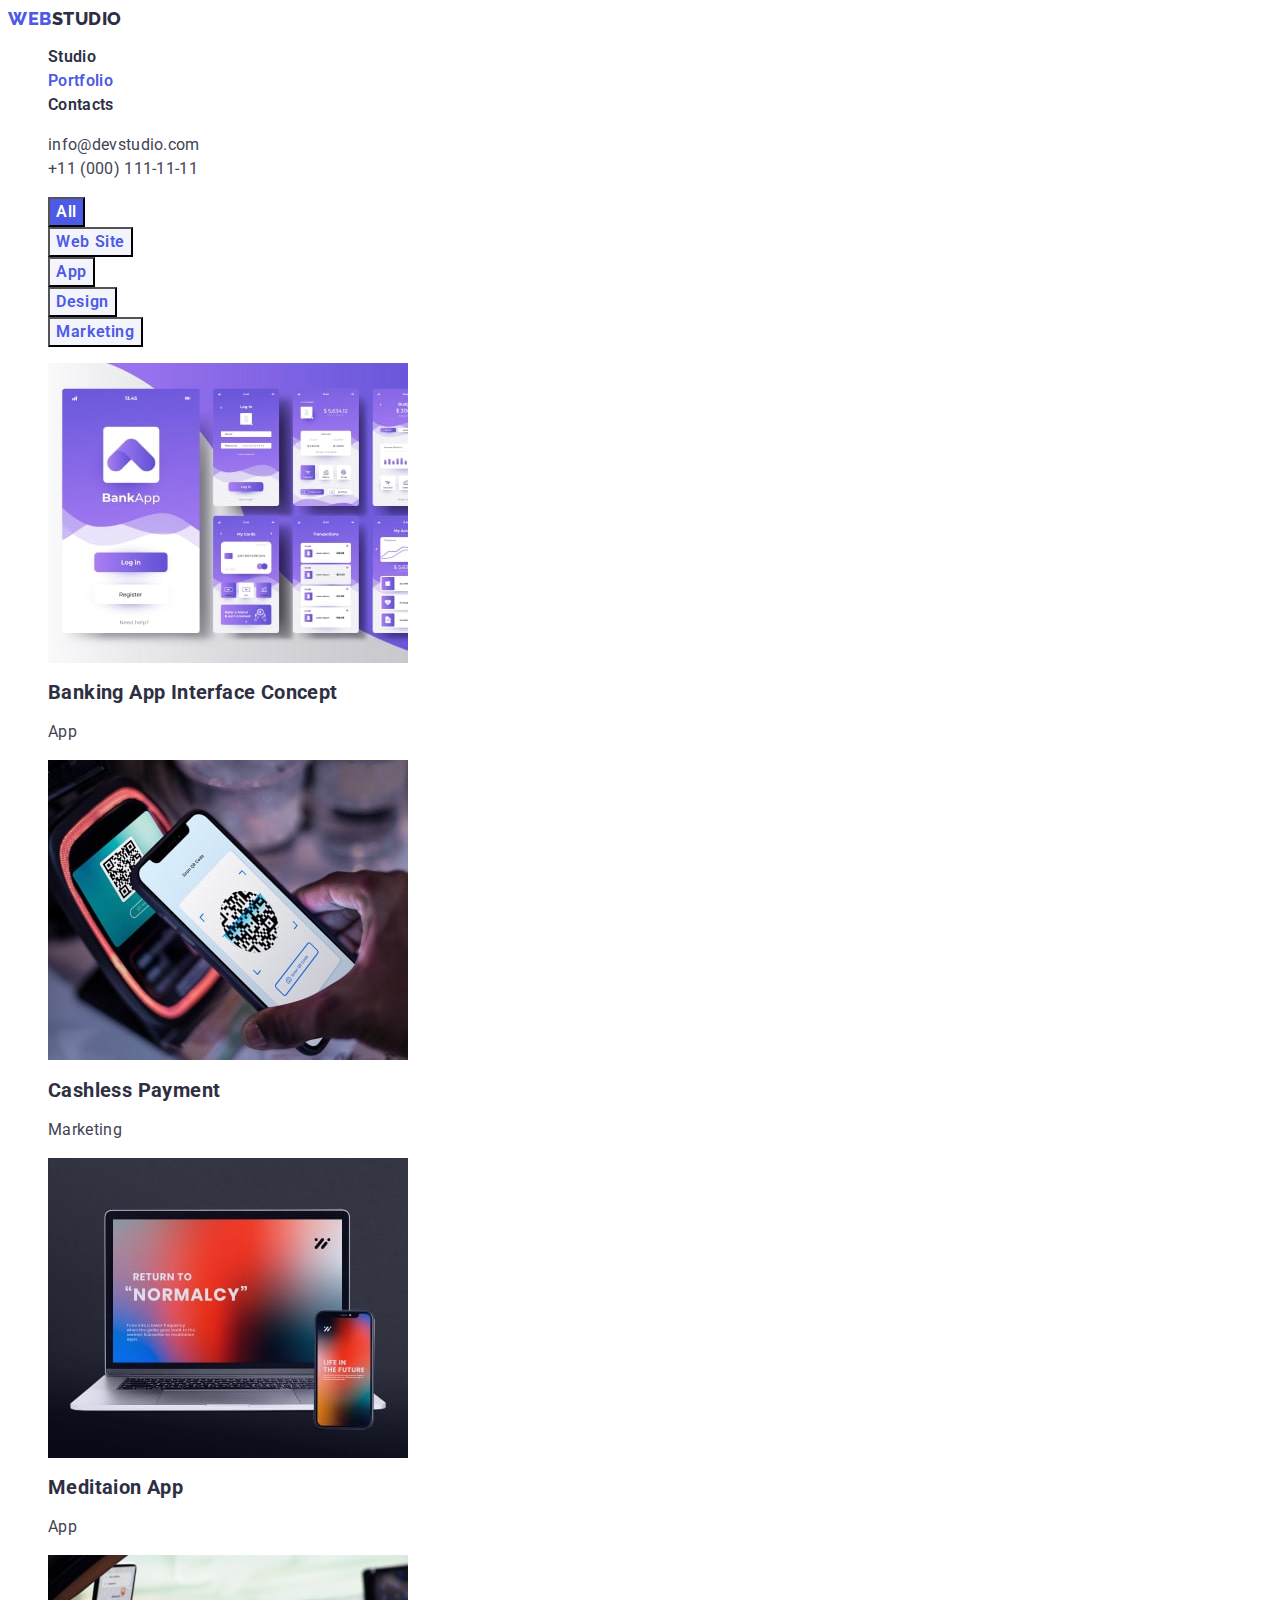
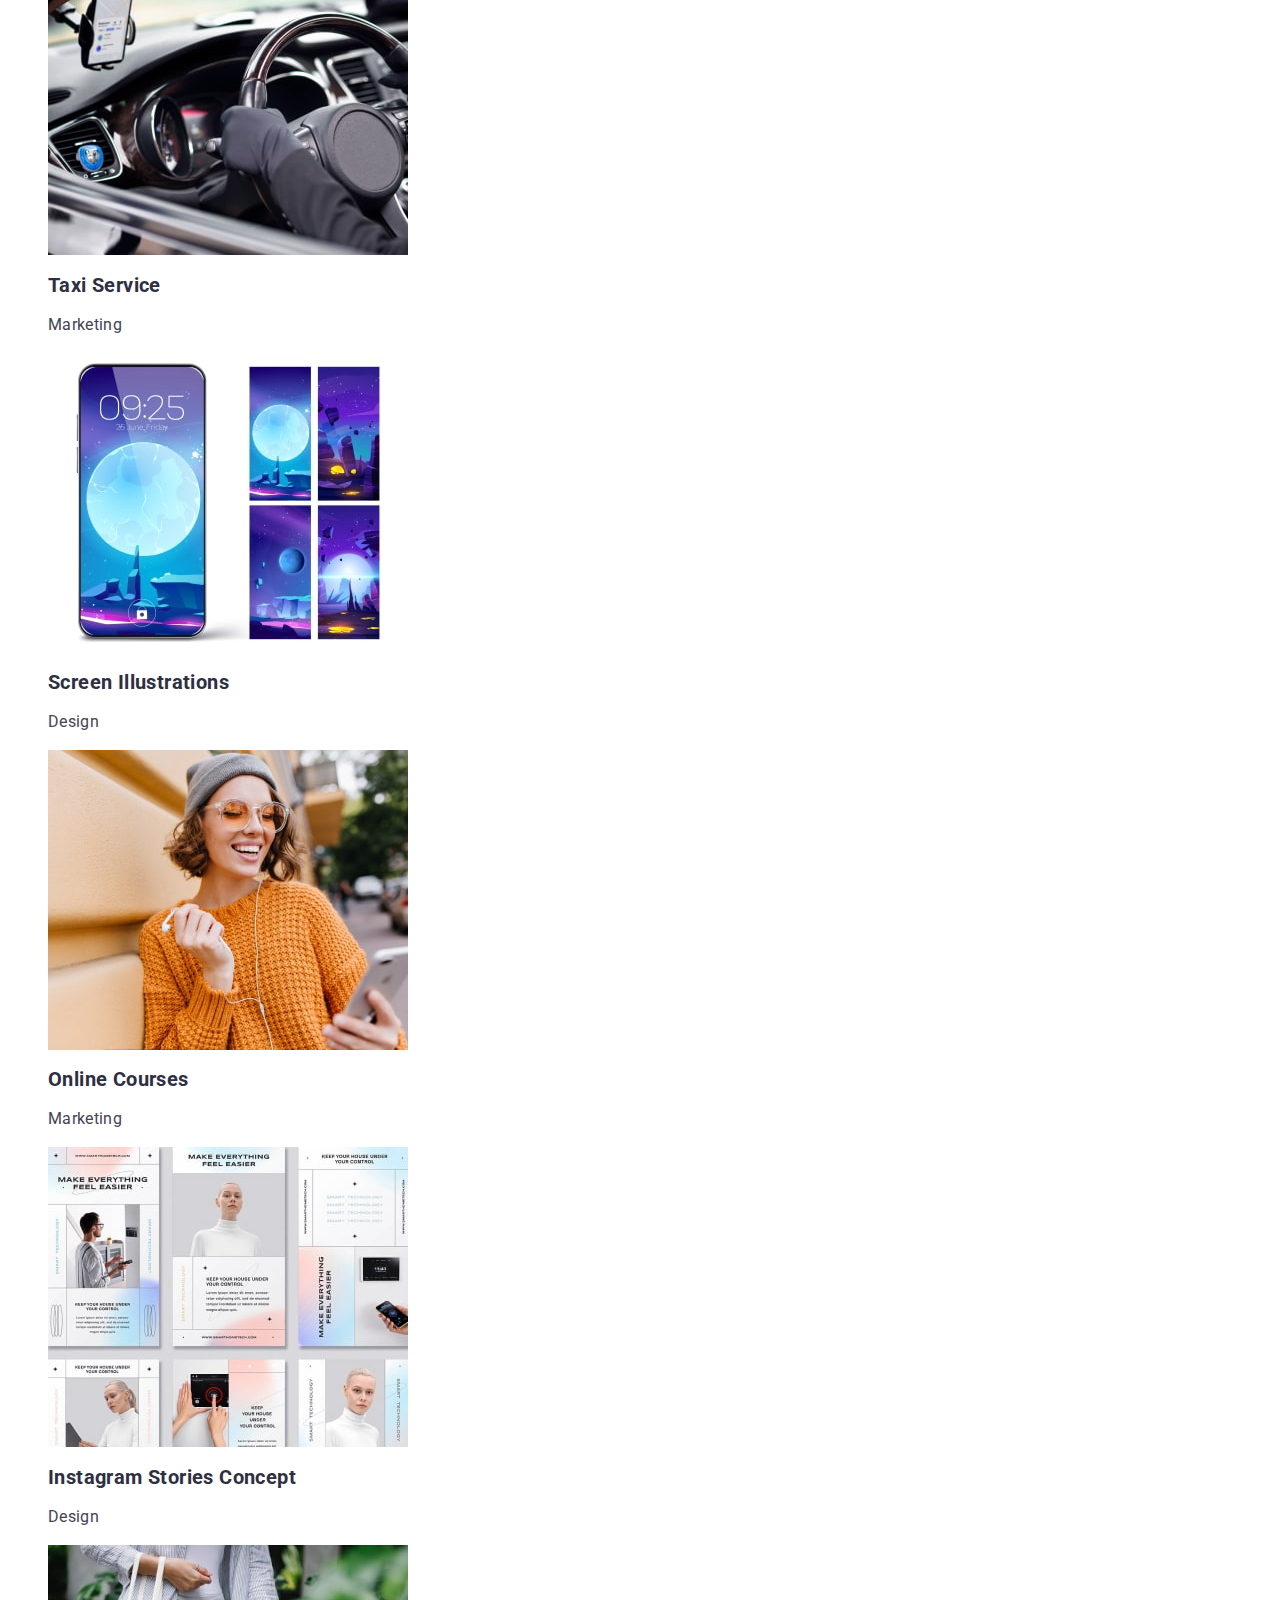
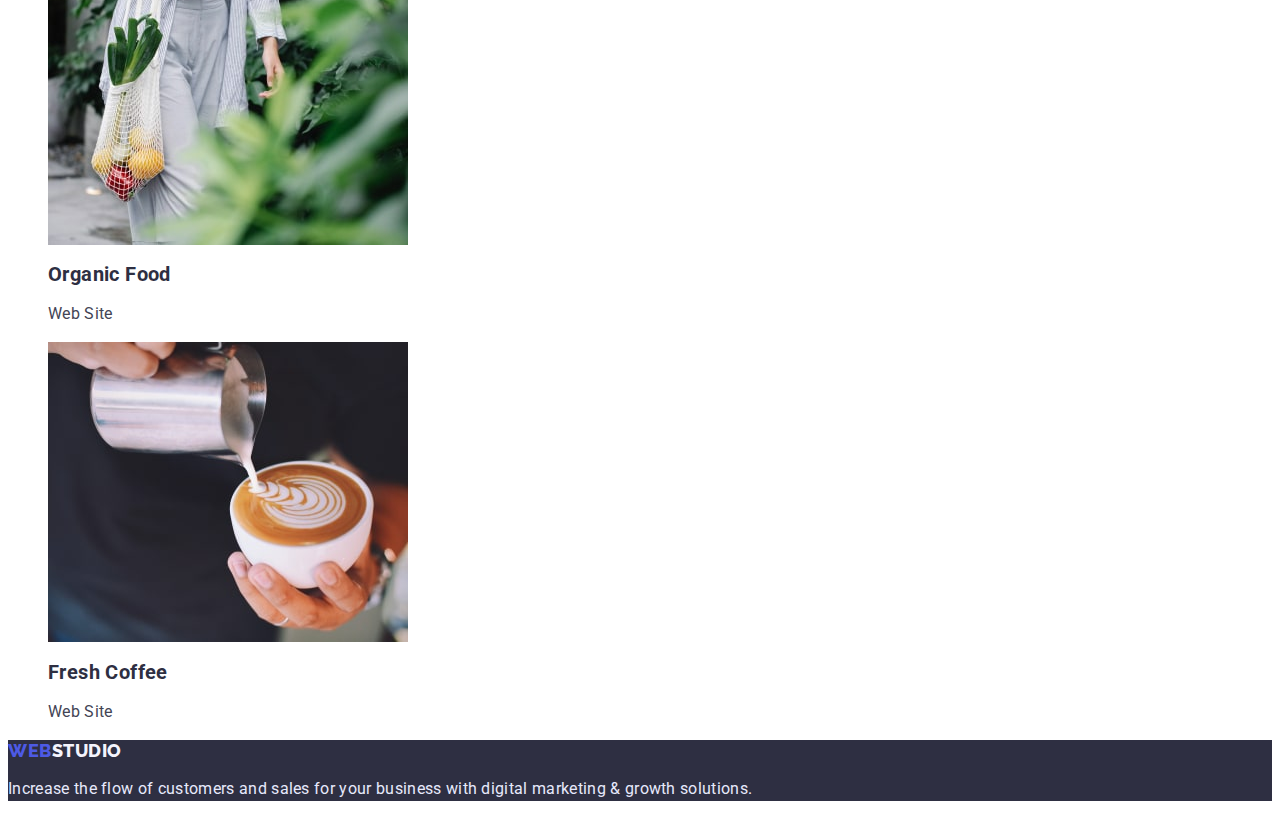
==== portfolio.html @ 85c80c04 "Clone previous repo" ====
<!DOCTYPE html>
<html lang="en">
  <head>
    <link rel="preconnect" href="https://fonts.googleapis.com" />
    <link rel="preconnect" href="https://fonts.gstatic.com" crossorigin />
    <link href="https://fonts.googleapis.com/css2?family=Raleway:wght@700&family=Roboto:wght@400;500;700;900&display=swap" rel="stylesheet" />
    <meta charset="UTF-8" />
    <meta http-equiv="X-UA-Compatible" content="IE=edge" />
    <meta name="viewport" content="width=device-width, initial-scale=1.0" />
    <title>Portfolio</title>
    <link rel="stylesheet" href="./css/styles.css" />
  </head>
  <body>
    <header>
      <nav>
        <a href="./index.html" class="logo link"><span class="logo-purple">Web</span>studio</a>

        <ul class="site-nav list">
          <li><a href="./index.html" class="site-nav-link link">Studio</a></li>
          <li>
            <a href="./portfolio.html" class="site-nav-link link current">Portfolio</a>
          </li>
          <li><a href="#" class="site-nav-link link">Contacts</a></li>
        </ul>
      </nav>

      <ul class="auth-nav list">
        <li>
          <a href="mailto:info@devstudio.com" class="auth-nav-link link">info@devstudio.com</a>
        </li>
        <li>
          <a href="tel:+11(000)111-11-11" class="auth-nav-link link">+11 (000) 111-11-11</a>
        </li>
      </ul>
    </header>

    <main>
      <section class="portfolio">
        <ul class="list">
          <li><button type="button" class="portfolio-btn main">All</button></li>
          <li><button type="button" class="portfolio-btn">Web Site</button></li>
          <li><button type="button" class="portfolio-btn">App</button></li>
          <li><button type="button" class="portfolio-btn">Design</button></li>
          <li>
            <button type="button" class="portfolio-btn">Marketing</button>
          </li>
        </ul>

        <ul class="list">
          <li>
            <a href="#" class="link">
              <img src="./images/app.jpg" alt="app" width="360" />
              <h1 class="portfolio-title">Banking App Interface Concept</h1>
              <p class="portfolio-text">App</p>
            </a>
          </li>
          <li>
            <a href="#" class="link">
              <img src="./images/qrcode.jpg" alt="qrcode" width="360" />
              <h1 class="portfolio-title">Cashless Payment</h1>
              <p class="portfolio-text">Marketing</p>
            </a>
          </li>
          <li>
            <a href="#" class="link">
              <img src="./images/phone-and-laptop.jpg" alt="Meditaion App" width="360" />
              <h1 class="portfolio-title">Meditaion App</h1>
              <p class="portfolio-text">App</p>
            </a>
          </li>
          <li>
            <a href="#" class="link">
              <img src="./images/car.jpg" alt="Taxi Service" width="360" />
              <h1 class="portfolio-title">Taxi Service</h1>
              <p class="portfolio-text">Marketing</p>
            </a>
          </li>
          <li>
            <a href="#" class="link">
              <img src="./images/wallpapers.jpg" alt="Screen Illustrations" width="360" />
              <h1 class="portfolio-title">Screen Illustrations</h1>
              <p class="portfolio-text">Design</p>
            </a>
          </li>
          <li>
            <a href="#" class="link">
              <img src="./images/woman.jpg" alt="Online Courses" width="360" />
              <h1 class="portfolio-title">Online Courses</h1>
              <p class="portfolio-text">Marketing</p>
            </a>
          </li>
          <li>
            <a href="#" class="link">
              <img src="./images/advertisment.jpg" alt="Instagram Stories Concept" width="360" />
              <h1 class="portfolio-title">Instagram Stories Concept</h1>
              <p class="portfolio-text">Design</p>
            </a>
          </li>
          <li>
            <a href="#" class="link">
              <img src="./images/food.jpg" alt="Organic Food" width="360" />
              <h1 class="portfolio-title">Organic Food</h1>
              <p class="portfolio-text">Web Site</p>
            </a>
          </li>
          <li>
            <a href="#" class="link">
              <img src="./images/coffee.jpg" alt="Fresh Coffee" width="360" />
              <h1 class="portfolio-title">Fresh Coffee</h1>
              <p class="portfolio-text">Web Site</p>
            </a>
          </li>
        </ul>
      </section>
    </main>

    <footer class="footer">
      <a href="./index.html" class="logo-footer link"><span class="logo-purple">Web</span>studio</a>
      <p class="footer-text">Increase the flow of customers and sales for your business with digital marketing & growth solutions.</p>
    </footer>
  </body>
</html>
---- css/styles.css ----
:root {
  --primiry-text-color: #434455;
  --title-text-color: #2e2f42;
  --accent-color: #4d5ae5;
  --primary-bg-color: #f5f5f5;
  --white-color: #ffffff;
  --secondary-title-color: #f4f4fd;
  --secondary-text-color: #e7e9fc;
}
body {
  font-family: 'Roboto', sans-serif;
  color: var(--primiry-text-color);
}
.link {
  text-decoration: none;
}
.list {
  list-style: none;
}
.site-nav .link.current {
  color: var(--accent-color);
}

/* header */

.logo {
  font-family: 'Raleway', sans-serif;
  font-weight: 800;
  font-size: 18px;
  line-height: calc(21 / 18);
  letter-spacing: 0.03em;
  text-transform: uppercase;
  color: var(--title-text-color);
}
.logo .logo-purple {
  color: var(--accent-color);
}
.site-nav-link {
  font-style: normal;
  font-weight: 600;
  line-height: calc(24 / 16);
  letter-spacing: 0.02em;
  color: var(--title-text-color);
}
.site-nav-link:hover,
.site-nav-link:focus {
  color: var(--accent-color);
}
.site-nav-link:active {
  color: var(--accent-color);
}
.auth-nav-link {
  line-height: calc(24 / 16);
  letter-spacing: 0.02em;
  color: var(--primiry-text-color);
}
.auth-nav-link:hover,
.auth-nav-link:focus {
  color: var(--accent-color);
}
.auth-nav-link:active {
  color: var(--accent-color);
}

/* hero section */
.hero-section {
  background-color: var(--title-text-color);
}
.hero-title {
  font-size: 56px;
  line-height: calc(60 / 56);
  text-align: center;
  letter-spacing: 0.02em;
  color: var(--white-color);
}
.hero-btn {
  font-weight: 600;
  font-size: 16px;
  line-height: calc(19 / 16);
  letter-spacing: 0.04em;
  color: var(--white-color);
  background-color: var(--accent-color);
  cursor: pointer;
}

/* Why us section */
.visually-hidden {
  position: absolute;
  width: 1px;
  height: 1px;
  margin: -1px;
  border: 0;
  padding: 0;
  white-space: nowrap;
  clip-path: inset(100%);
  clip: rect(0 0 0 0);
  overflow: hidden;
}
.skills-title {
  font-size: 20px;
  line-height: calc(24 / 20);
  letter-spacing: 0.02em;
  color: var(--title-text-color);
}
.skills-text {
  line-height: calc(24 / 16);
  letter-spacing: 0.02em;
  color: var(--primiry-text-color);
}

/* About section */
.about-title {
  font-size: 36px;
  line-height: calc(40 / 36);
  text-align: center;
  letter-spacing: 0.02em;
  text-transform: capitalize;
}

/* Team section */
.team {
  background-color: var(--secondary-title-color);
}
.team-title {
  font-style: normal;
  font-weight: 600;
  font-size: 36px;
  line-height: calc(40 / 36);
  text-align: center;
  letter-spacing: 0.02em;
  text-transform: capitalize;
}
.team-person {
  background-color: var(--white-color);
}
.team-person-title {
  font-size: 20px;
  line-height: calc(24 / 20);
  letter-spacing: 0.02em;
  color: var(--title-text-color);
}
.team-person-text {
  line-height: calc(24 / 16);
  letter-spacing: 0.02em;
  color: var(--primiry-text-color);
}

/* footer */
.footer {
  background-color: var(--title-text-color);
}
.logo-footer {
  font-family: 'Raleway';
  font-style: normal;
  font-weight: 800;
  font-size: 18px;
  line-height: calc(21 / 18);
  letter-spacing: 0.03em;
  text-transform: uppercase;
  color: var(--secondary-title-color);
}
.logo-footer .logo-purple {
  color: var(--accent-color);
}
.footer-text {
  line-height: calc(24 / 16);
  letter-spacing: 0.02em;
  color: var(--secondary-text-color);
}

/* portfolio */

.portfolio-btn.main {
  font-family: inherit;
  line-height: calc(24 / 16);
  letter-spacing: 0.04em;
  color: var(--white-color);
  background-color: var(--accent-color);
}
.portfolio-btn {
  font-family: inherit;
  font-style: normal;
  font-weight: 600;
  font-size: 16px;
  line-height: calc(24 / 16);
  align-items: center;
  text-align: center;
  letter-spacing: 0.04em;
  color: var(--accent-color);
  background-color: var(--secondary-title-color);
  cursor: pointer;
}
.portfolio-btn:hover,
.portfolio-btn:focus {
  font-family: inherit;
  font-style: normal;
  font-weight: 600;
  font-size: 16px;
  line-height: 24px;
  align-items: center;
  text-align: center;
  letter-spacing: 0.04em;
  color: var(--white-color);
  background-color: var(--accent-color);
}
.portfolio .portfolio-title {
  font-size: 20px;
  line-height: calc(24 / 20);
  letter-spacing: 0.02em;
  color: var(--title-text-color);
}
.portfolio .portfolio-text {
  line-height: calc(24 / 16);
  letter-spacing: 0.02em;
  color: var(--primiry-text-color);
}
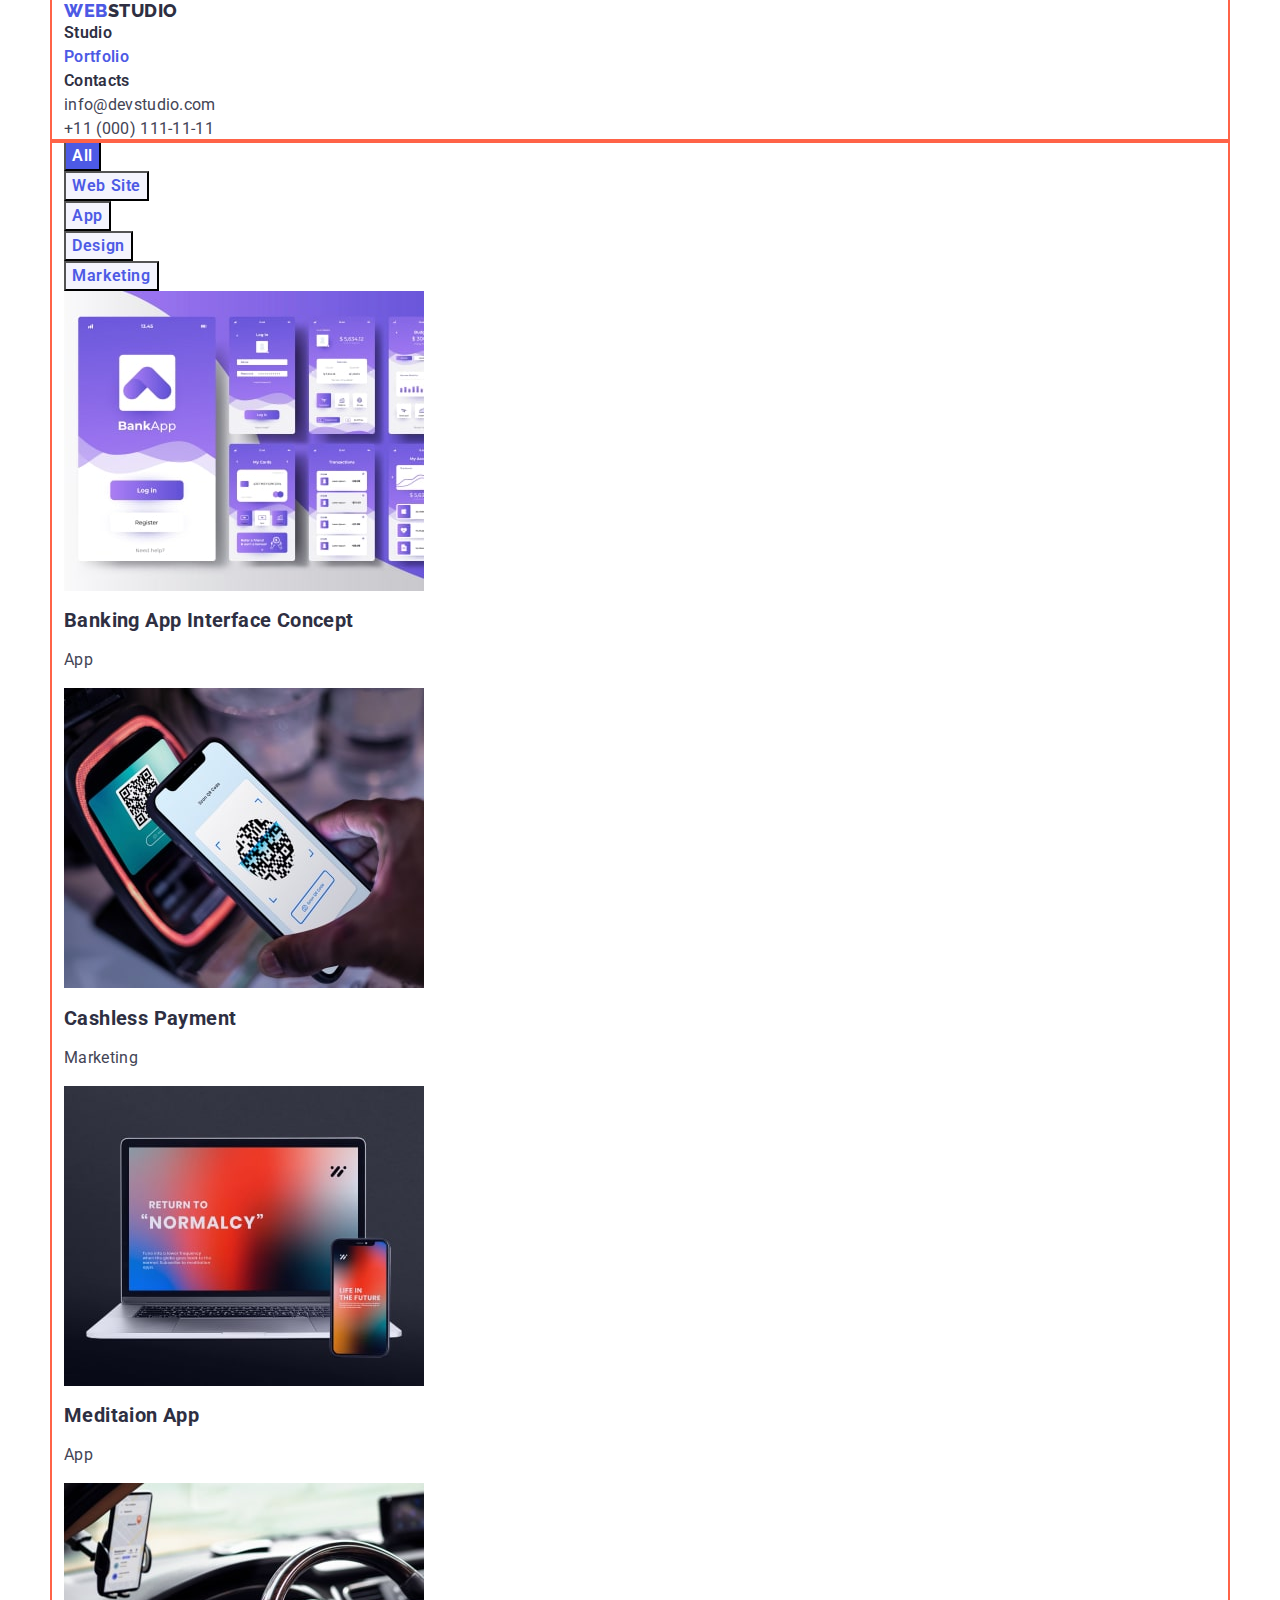
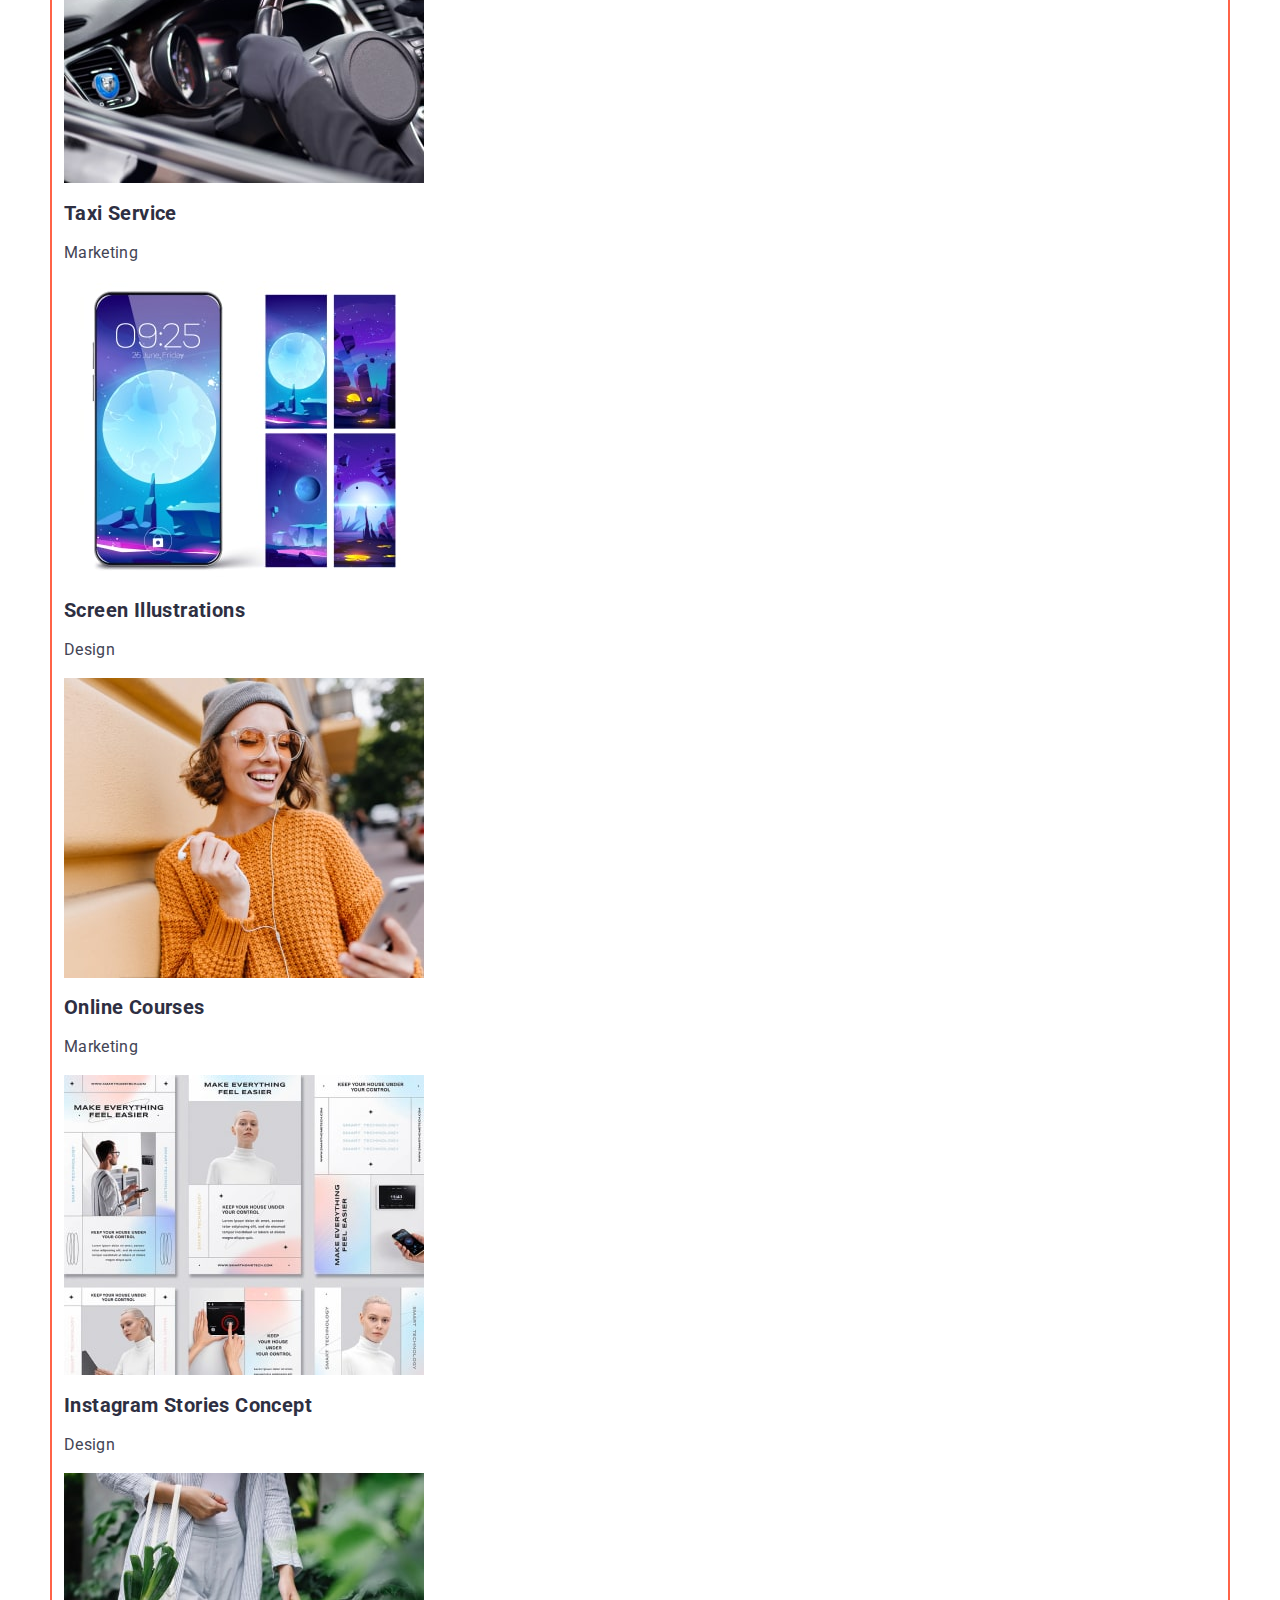
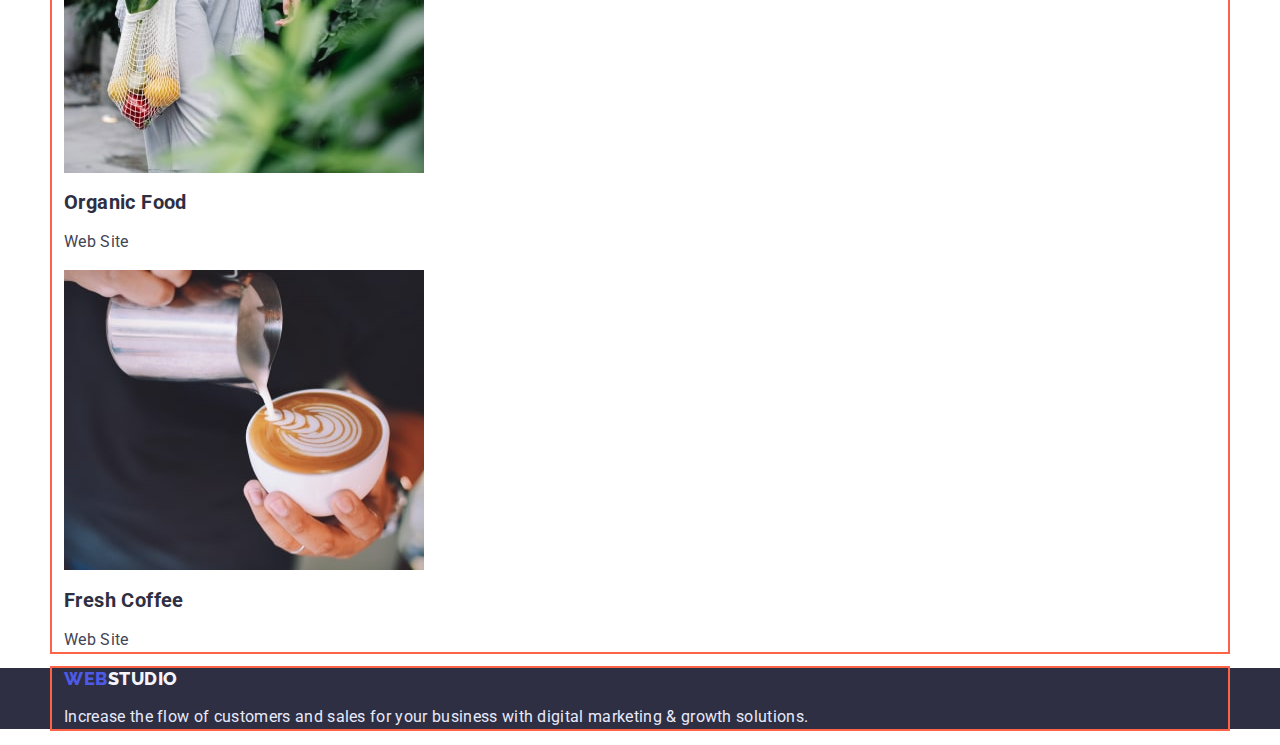
==== commit 6466345b: "Add container class" ====
--- a/portfolio.html
+++ b/portfolio.html
@@ -12,111 +12,117 @@
   </head>
   <body>
     <header>
-      <nav>
-        <a href="./index.html" class="logo link"><span class="logo-purple">Web</span>studio</a>
+      <div class="container">
+        <nav>
+          <a href="./index.html" class="logo link"><span class="logo-purple">Web</span>studio</a>
 
-        <ul class="site-nav list">
-          <li><a href="./index.html" class="site-nav-link link">Studio</a></li>
+          <ul class="site-nav list">
+            <li><a href="./index.html" class="site-nav-link link">Studio</a></li>
+            <li>
+              <a href="./portfolio.html" class="site-nav-link link current">Portfolio</a>
+            </li>
+            <li><a href="#" class="site-nav-link link">Contacts</a></li>
+          </ul>
+        </nav>
+
+        <ul class="auth-nav list">
           <li>
-            <a href="./portfolio.html" class="site-nav-link link current">Portfolio</a>
+            <a href="mailto:info@devstudio.com" class="auth-nav-link link">info@devstudio.com</a>
           </li>
-          <li><a href="#" class="site-nav-link link">Contacts</a></li>
+          <li>
+            <a href="tel:+11(000)111-11-11" class="auth-nav-link link">+11 (000) 111-11-11</a>
+          </li>
         </ul>
-      </nav>
-
-      <ul class="auth-nav list">
-        <li>
-          <a href="mailto:info@devstudio.com" class="auth-nav-link link">info@devstudio.com</a>
-        </li>
-        <li>
-          <a href="tel:+11(000)111-11-11" class="auth-nav-link link">+11 (000) 111-11-11</a>
-        </li>
-      </ul>
+      </div>
     </header>
 
     <main>
       <section class="portfolio">
-        <ul class="list">
-          <li><button type="button" class="portfolio-btn main">All</button></li>
-          <li><button type="button" class="portfolio-btn">Web Site</button></li>
-          <li><button type="button" class="portfolio-btn">App</button></li>
-          <li><button type="button" class="portfolio-btn">Design</button></li>
-          <li>
-            <button type="button" class="portfolio-btn">Marketing</button>
-          </li>
-        </ul>
+        <div class="container">
+          <ul class="list">
+            <li><button type="button" class="portfolio-btn main">All</button></li>
+            <li><button type="button" class="portfolio-btn">Web Site</button></li>
+            <li><button type="button" class="portfolio-btn">App</button></li>
+            <li><button type="button" class="portfolio-btn">Design</button></li>
+            <li>
+              <button type="button" class="portfolio-btn">Marketing</button>
+            </li>
+          </ul>
 
-        <ul class="list">
-          <li>
-            <a href="#" class="link">
-              <img src="./images/app.jpg" alt="app" width="360" />
-              <h1 class="portfolio-title">Banking App Interface Concept</h1>
-              <p class="portfolio-text">App</p>
-            </a>
-          </li>
-          <li>
-            <a href="#" class="link">
-              <img src="./images/qrcode.jpg" alt="qrcode" width="360" />
-              <h1 class="portfolio-title">Cashless Payment</h1>
-              <p class="portfolio-text">Marketing</p>
-            </a>
-          </li>
-          <li>
-            <a href="#" class="link">
-              <img src="./images/phone-and-laptop.jpg" alt="Meditaion App" width="360" />
-              <h1 class="portfolio-title">Meditaion App</h1>
-              <p class="portfolio-text">App</p>
-            </a>
-          </li>
-          <li>
-            <a href="#" class="link">
-              <img src="./images/car.jpg" alt="Taxi Service" width="360" />
-              <h1 class="portfolio-title">Taxi Service</h1>
-              <p class="portfolio-text">Marketing</p>
-            </a>
-          </li>
-          <li>
-            <a href="#" class="link">
-              <img src="./images/wallpapers.jpg" alt="Screen Illustrations" width="360" />
-              <h1 class="portfolio-title">Screen Illustrations</h1>
-              <p class="portfolio-text">Design</p>
-            </a>
-          </li>
-          <li>
-            <a href="#" class="link">
-              <img src="./images/woman.jpg" alt="Online Courses" width="360" />
-              <h1 class="portfolio-title">Online Courses</h1>
-              <p class="portfolio-text">Marketing</p>
-            </a>
-          </li>
-          <li>
-            <a href="#" class="link">
-              <img src="./images/advertisment.jpg" alt="Instagram Stories Concept" width="360" />
-              <h1 class="portfolio-title">Instagram Stories Concept</h1>
-              <p class="portfolio-text">Design</p>
-            </a>
-          </li>
-          <li>
-            <a href="#" class="link">
-              <img src="./images/food.jpg" alt="Organic Food" width="360" />
-              <h1 class="portfolio-title">Organic Food</h1>
-              <p class="portfolio-text">Web Site</p>
-            </a>
-          </li>
-          <li>
-            <a href="#" class="link">
-              <img src="./images/coffee.jpg" alt="Fresh Coffee" width="360" />
-              <h1 class="portfolio-title">Fresh Coffee</h1>
-              <p class="portfolio-text">Web Site</p>
-            </a>
-          </li>
-        </ul>
+          <ul class="list">
+            <li>
+              <a href="#" class="link">
+                <img src="./images/app.jpg" alt="app" width="360" />
+                <h1 class="portfolio-title">Banking App Interface Concept</h1>
+                <p class="portfolio-text">App</p>
+              </a>
+            </li>
+            <li>
+              <a href="#" class="link">
+                <img src="./images/qrcode.jpg" alt="qrcode" width="360" />
+                <h1 class="portfolio-title">Cashless Payment</h1>
+                <p class="portfolio-text">Marketing</p>
+              </a>
+            </li>
+            <li>
+              <a href="#" class="link">
+                <img src="./images/phone-and-laptop.jpg" alt="Meditaion App" width="360" />
+                <h1 class="portfolio-title">Meditaion App</h1>
+                <p class="portfolio-text">App</p>
+              </a>
+            </li>
+            <li>
+              <a href="#" class="link">
+                <img src="./images/car.jpg" alt="Taxi Service" width="360" />
+                <h1 class="portfolio-title">Taxi Service</h1>
+                <p class="portfolio-text">Marketing</p>
+              </a>
+            </li>
+            <li>
+              <a href="#" class="link">
+                <img src="./images/wallpapers.jpg" alt="Screen Illustrations" width="360" />
+                <h1 class="portfolio-title">Screen Illustrations</h1>
+                <p class="portfolio-text">Design</p>
+              </a>
+            </li>
+            <li>
+              <a href="#" class="link">
+                <img src="./images/woman.jpg" alt="Online Courses" width="360" />
+                <h1 class="portfolio-title">Online Courses</h1>
+                <p class="portfolio-text">Marketing</p>
+              </a>
+            </li>
+            <li>
+              <a href="#" class="link">
+                <img src="./images/advertisment.jpg" alt="Instagram Stories Concept" width="360" />
+                <h1 class="portfolio-title">Instagram Stories Concept</h1>
+                <p class="portfolio-text">Design</p>
+              </a>
+            </li>
+            <li>
+              <a href="#" class="link">
+                <img src="./images/food.jpg" alt="Organic Food" width="360" />
+                <h1 class="portfolio-title">Organic Food</h1>
+                <p class="portfolio-text">Web Site</p>
+              </a>
+            </li>
+            <li>
+              <a href="#" class="link">
+                <img src="./images/coffee.jpg" alt="Fresh Coffee" width="360" />
+                <h1 class="portfolio-title">Fresh Coffee</h1>
+                <p class="portfolio-text">Web Site</p>
+              </a>
+            </li>
+          </ul>
+        </div>
       </section>
     </main>
 
     <footer class="footer">
-      <a href="./index.html" class="logo-footer link"><span class="logo-purple">Web</span>studio</a>
-      <p class="footer-text">Increase the flow of customers and sales for your business with digital marketing & growth solutions.</p>
+      <div class="container">
+        <a href="./index.html" class="logo-footer link"><span class="logo-purple">Web</span>studio</a>
+        <p class="footer-text">Increase the flow of customers and sales for your business with digital marketing & growth solutions.</p>
+      </div>
     </footer>
   </body>
 </html>
--- a/css/styles.css
+++ b/css/styles.css
@@ -10,11 +10,14 @@
 body {
   font-family: 'Roboto', sans-serif;
   color: var(--primiry-text-color);
+  margin: 0;
 }
 .link {
   text-decoration: none;
 }
 .list {
+  padding: 0;
+  margin: 0;
   list-style: none;
 }
 .site-nav .link.current {
@@ -23,6 +26,13 @@
 
 /* header */
 
+.container {
+  width: 1152px;
+  padding-left: 12px;
+  padding-right: 12px;
+  margin: 0 auto;
+  outline: 2px solid tomato;
+}
 .logo {
   font-family: 'Raleway', sans-serif;
   font-weight: 800;
@@ -65,13 +75,16 @@
 /* hero section */
 .hero-section {
   background-color: var(--title-text-color);
+  text-align: center;
 }
 .hero-title {
   font-size: 56px;
   line-height: calc(60 / 56);
-  text-align: center;
-  letter-spacing: 0.02em;
-  color: var(--white-color);
+  letter-spacing: 0.02em;
+  color: var(--white-color);
+  margin-top: 0;
+  margin-bottom: 48px;
+  /* padding: 192px 474px 291px; */
 }
 .hero-btn {
   font-weight: 600;
@@ -81,6 +94,8 @@
   color: var(--white-color);
   background-color: var(--accent-color);
   cursor: pointer;
+  padding: 16px 32px;
+  border-radius: 4px;
 }
 
 /* Why us section */
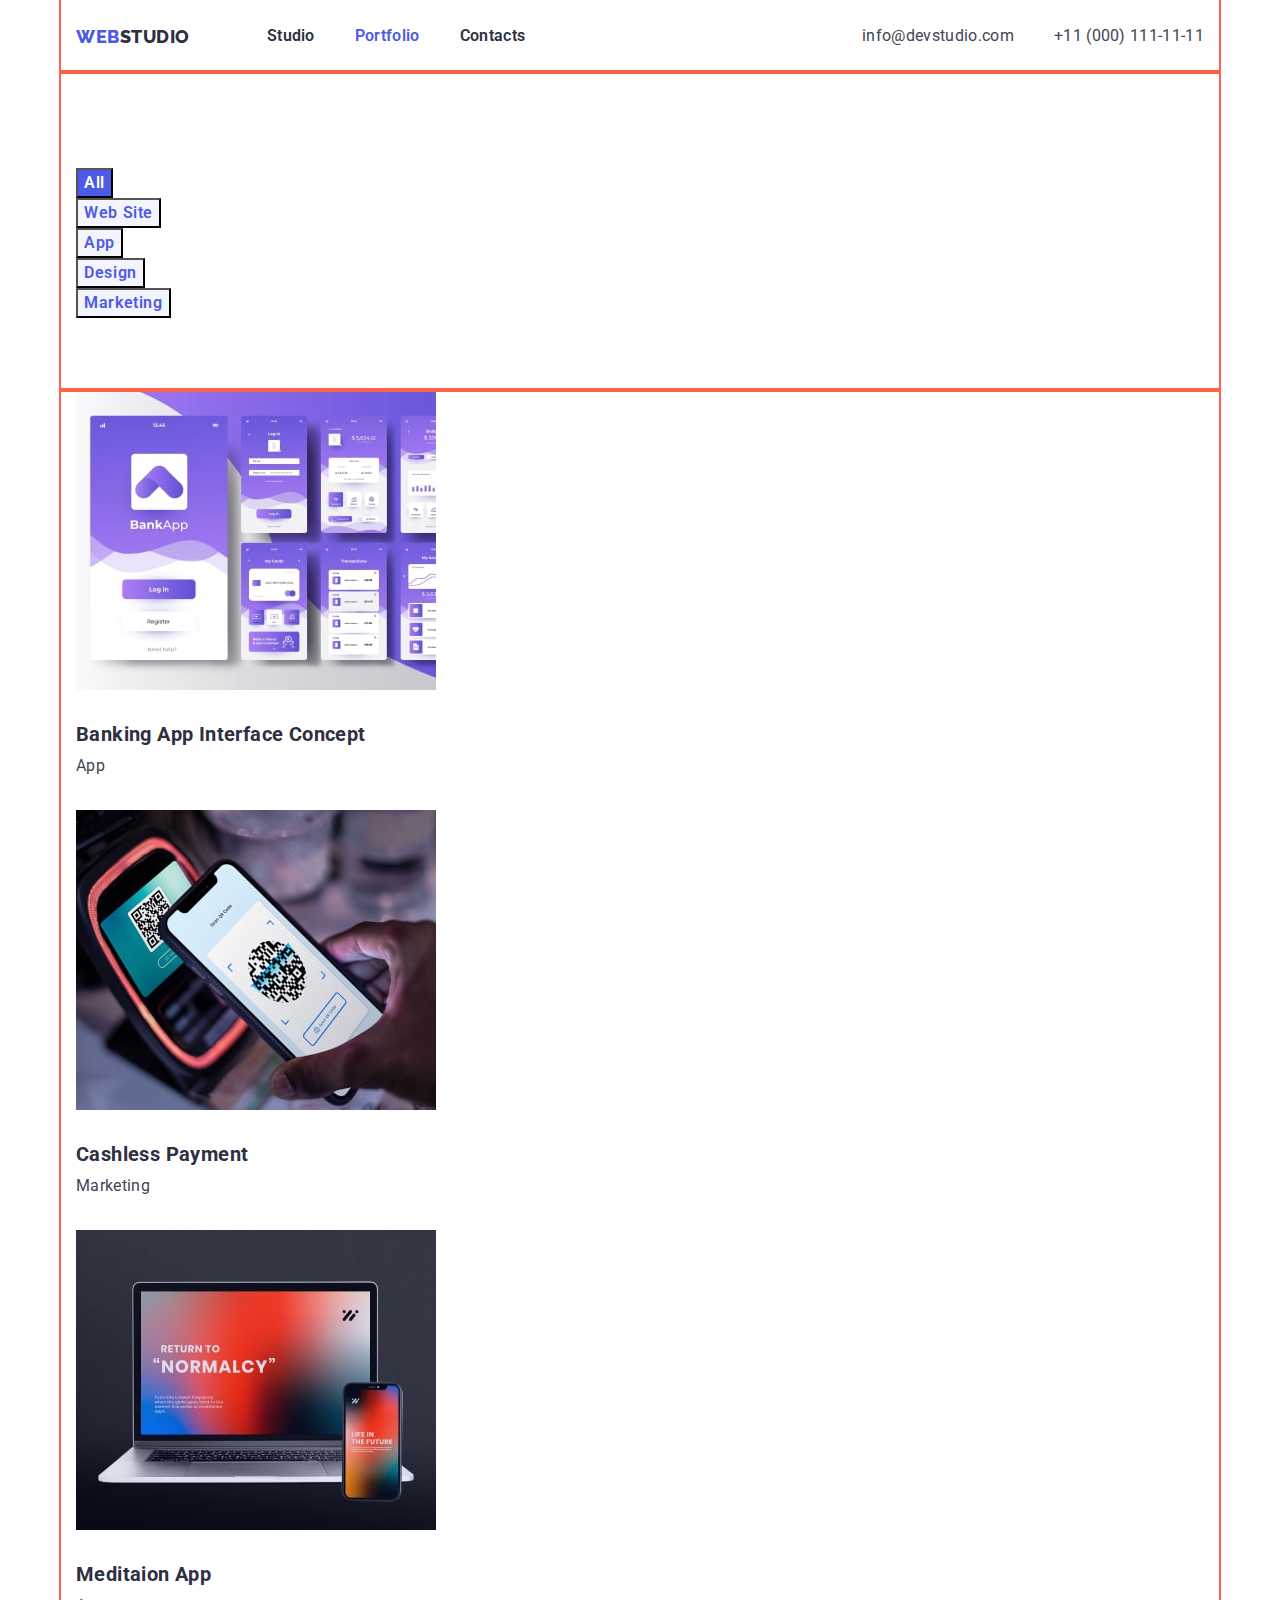
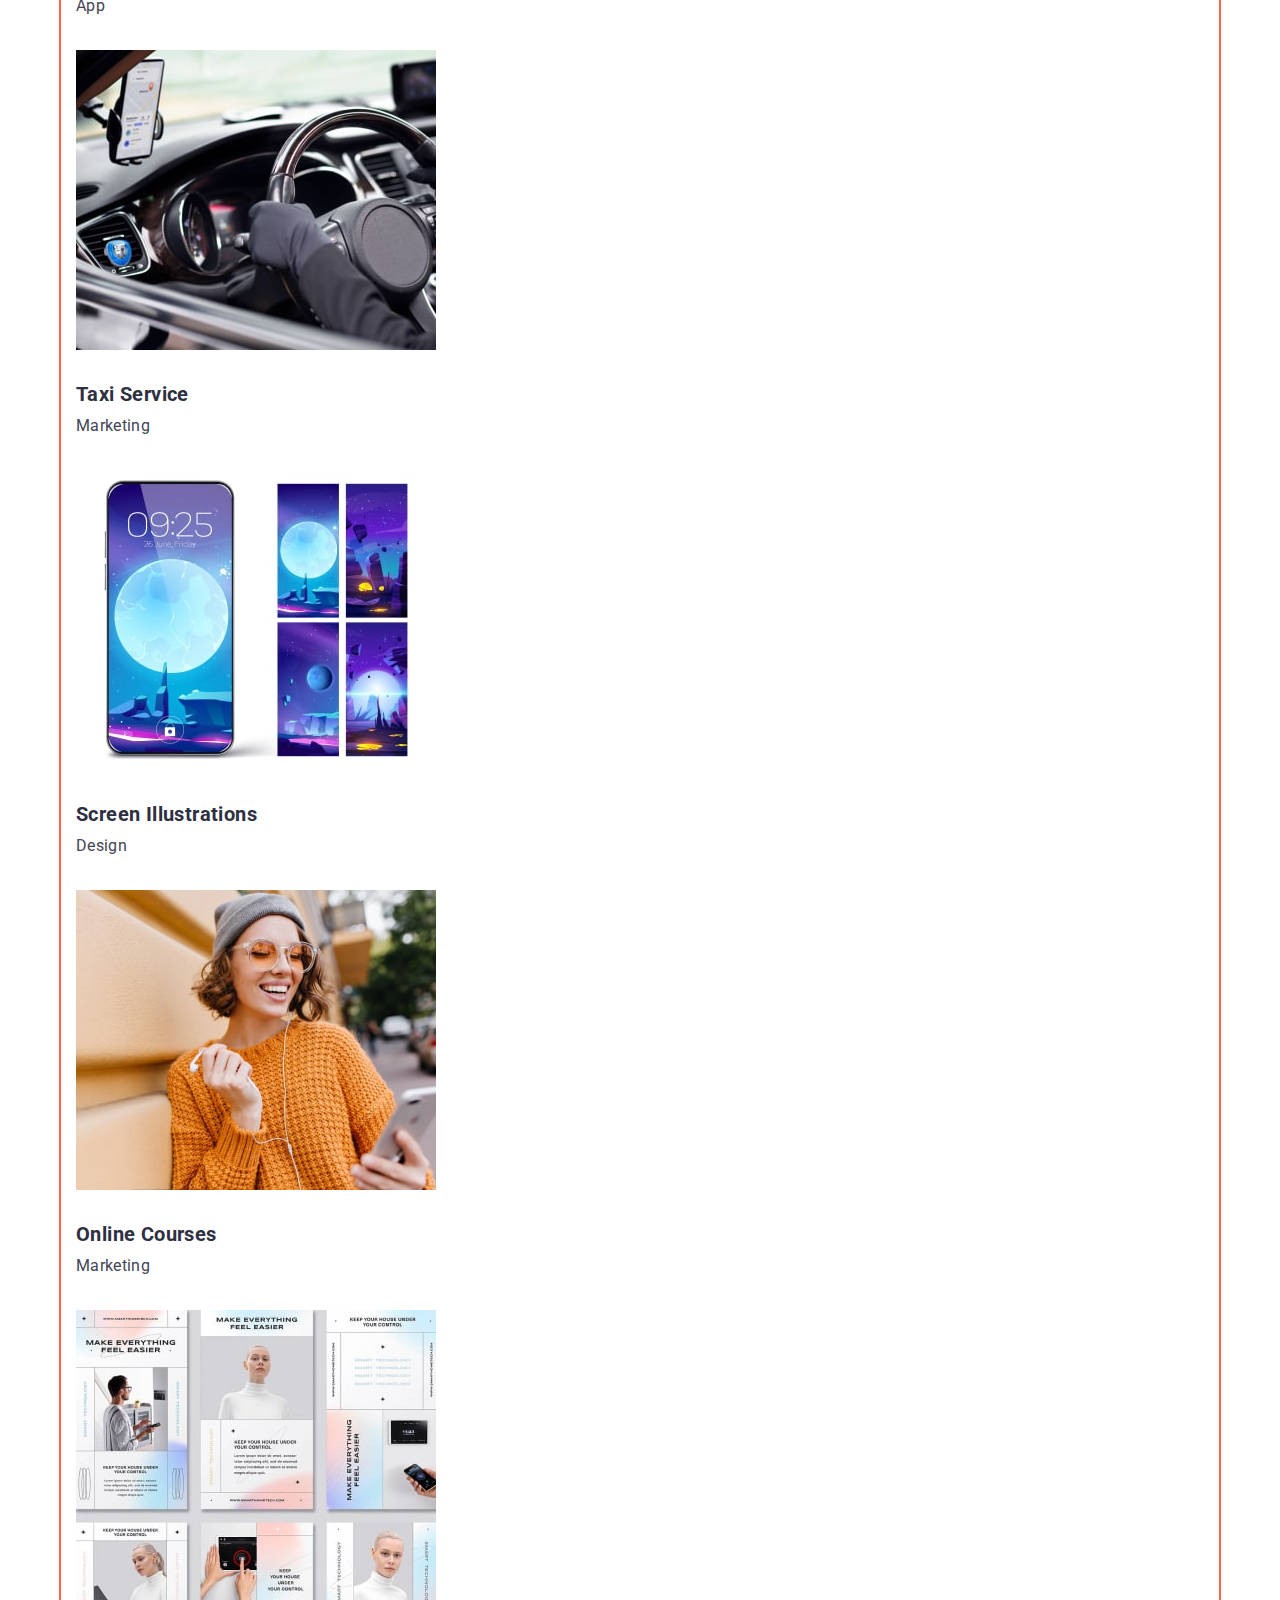
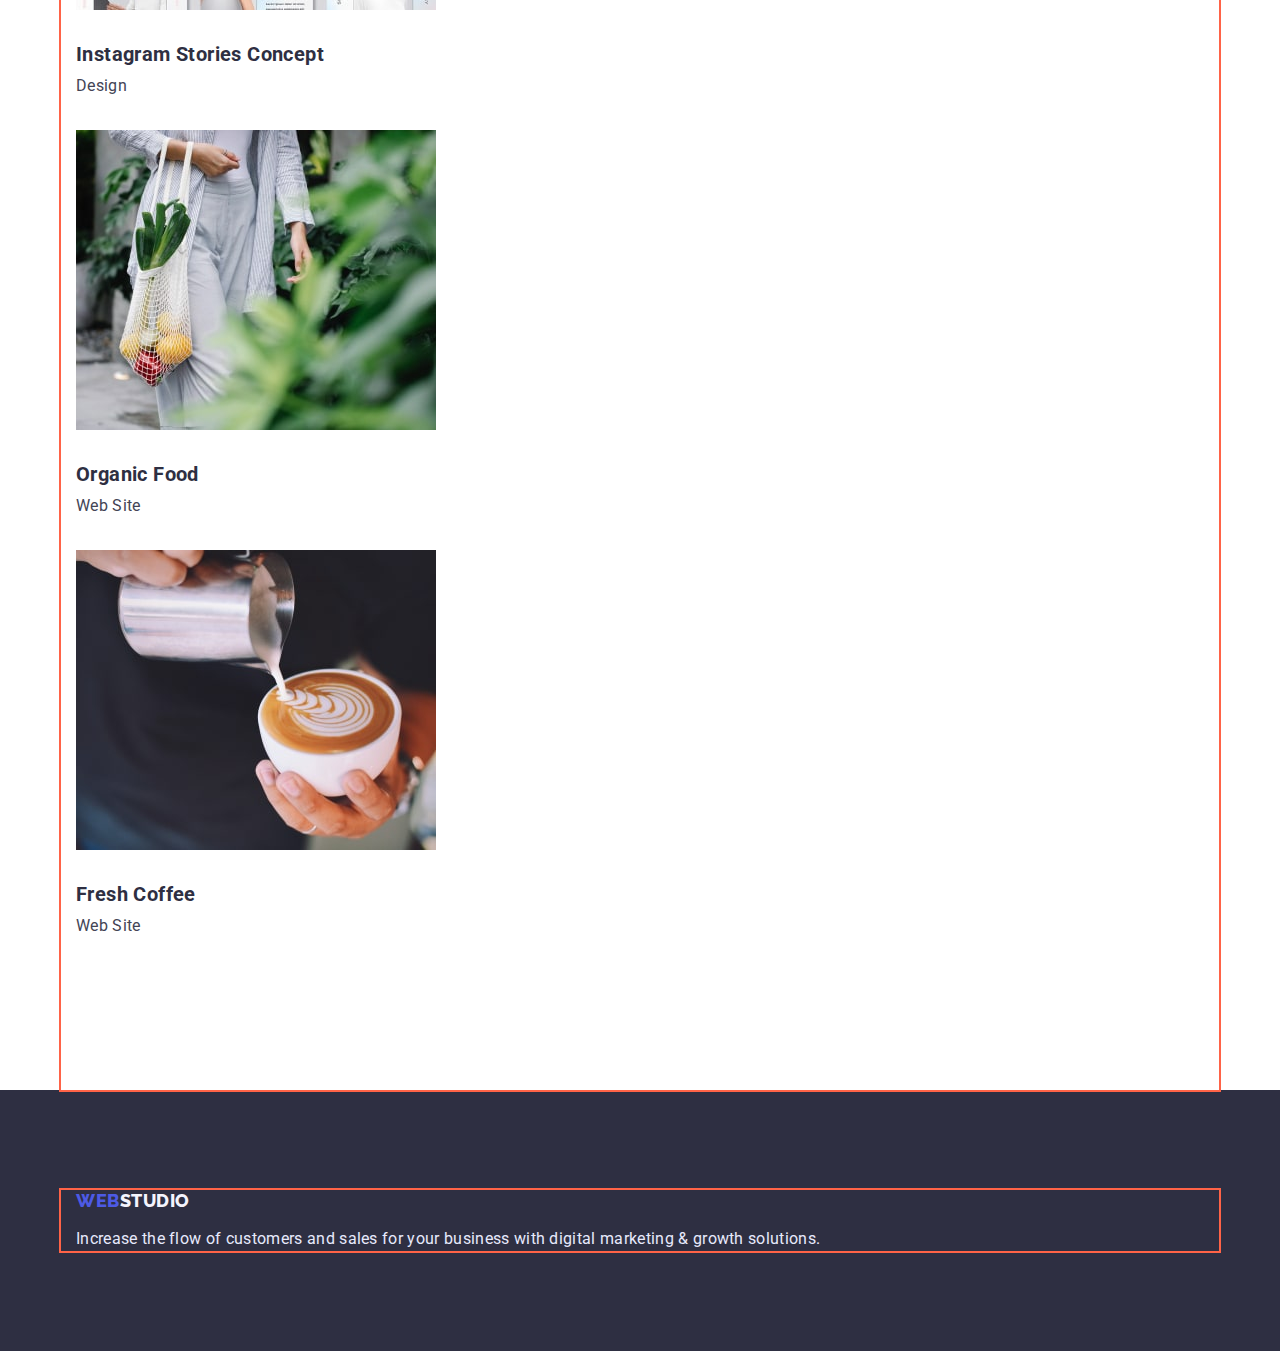
==== commit 49aa1293: "Place nav and remove space under img" ====
--- a/portfolio.html
+++ b/portfolio.html
@@ -1,35 +1,36 @@
 <!DOCTYPE html>
 <html lang="en">
   <head>
-    <link rel="preconnect" href="https://fonts.googleapis.com" />
-    <link rel="preconnect" href="https://fonts.gstatic.com" crossorigin />
-    <link href="https://fonts.googleapis.com/css2?family=Raleway:wght@700&family=Roboto:wght@400;500;700;900&display=swap" rel="stylesheet" />
     <meta charset="UTF-8" />
     <meta http-equiv="X-UA-Compatible" content="IE=edge" />
     <meta name="viewport" content="width=device-width, initial-scale=1.0" />
     <title>Portfolio</title>
+    <link rel="preconnect" href="https://fonts.googleapis.com" />
+    <link rel="preconnect" href="https://fonts.gstatic.com" crossorigin />
+    <link href="https://fonts.googleapis.com/css2?family=Raleway:wght@700&family=Roboto:wght@400;500;700;900&display=swap" rel="stylesheet" />
+    <link rel="stylesheet" href="https://cdnjs.cloudflare.com/ajax/libs/modern-normalize/1.1.0/modern-normalize.min.css" />
     <link rel="stylesheet" href="./css/styles.css" />
   </head>
   <body>
     <header>
-      <div class="container">
-        <nav>
+      <div class="container main-nav">
+        <nav class="main-site-nav">
           <a href="./index.html" class="logo link"><span class="logo-purple">Web</span>studio</a>
 
           <ul class="site-nav list">
-            <li><a href="./index.html" class="site-nav-link link">Studio</a></li>
-            <li>
+            <li class="item"><a href="./index.html" class="site-nav-link link">Studio</a></li>
+            <li class="item">
               <a href="./portfolio.html" class="site-nav-link link current">Portfolio</a>
             </li>
-            <li><a href="#" class="site-nav-link link">Contacts</a></li>
+            <li class="item"><a href="#" class="site-nav-link link">Contacts</a></li>
           </ul>
         </nav>
 
         <ul class="auth-nav list">
-          <li>
+          <li class="item">
             <a href="mailto:info@devstudio.com" class="auth-nav-link link">info@devstudio.com</a>
           </li>
-          <li>
+          <li class="item">
             <a href="tel:+11(000)111-11-11" class="auth-nav-link link">+11 (000) 111-11-11</a>
           </li>
         </ul>
@@ -38,7 +39,7 @@
 
     <main>
       <section class="portfolio">
-        <div class="container">
+        <div class="container filter">
           <ul class="list">
             <li><button type="button" class="portfolio-btn main">All</button></li>
             <li><button type="button" class="portfolio-btn">Web Site</button></li>
@@ -48,69 +49,89 @@
               <button type="button" class="portfolio-btn">Marketing</button>
             </li>
           </ul>
+        </div>
 
+        <div class="container grid">
           <ul class="list">
             <li>
               <a href="#" class="link">
-                <img src="./images/app.jpg" alt="app" width="360" />
-                <h1 class="portfolio-title">Banking App Interface Concept</h1>
-                <p class="portfolio-text">App</p>
+                <img src="./images/app.jpg" alt="app" width="360" class="img-block" />
+                <div class="img-description grid">
+                  <h1 class="portfolio-title">Banking App Interface Concept</h1>
+                  <p class="portfolio-text">App</p>
+                </div>
               </a>
             </li>
             <li>
               <a href="#" class="link">
-                <img src="./images/qrcode.jpg" alt="qrcode" width="360" />
-                <h1 class="portfolio-title">Cashless Payment</h1>
-                <p class="portfolio-text">Marketing</p>
+                <img src="./images/qrcode.jpg" alt="qrcode" width="360" class="img-block" />
+                <div class="img-description grid">
+                  <h1 class="portfolio-title">Cashless Payment</h1>
+                  <p class="portfolio-text">Marketing</p>
+                </div>
               </a>
             </li>
             <li>
               <a href="#" class="link">
-                <img src="./images/phone-and-laptop.jpg" alt="Meditaion App" width="360" />
-                <h1 class="portfolio-title">Meditaion App</h1>
-                <p class="portfolio-text">App</p>
+                <img src="./images/phone-and-laptop.jpg" alt="Meditaion App" width="360" class="img-block" />
+                <div class="img-description grid">
+                  <h1 class="portfolio-title">Meditaion App</h1>
+                  <p class="portfolio-text">App</p>
+                </div>
               </a>
             </li>
             <li>
               <a href="#" class="link">
-                <img src="./images/car.jpg" alt="Taxi Service" width="360" />
-                <h1 class="portfolio-title">Taxi Service</h1>
-                <p class="portfolio-text">Marketing</p>
+                <img src="./images/car.jpg" alt="Taxi Service" width="360" class="img-block" />
+                <div class="img-description grid">
+                  <h1 class="portfolio-title">Taxi Service</h1>
+                  <p class="portfolio-text">Marketing</p>
+                </div>
               </a>
             </li>
             <li>
               <a href="#" class="link">
-                <img src="./images/wallpapers.jpg" alt="Screen Illustrations" width="360" />
-                <h1 class="portfolio-title">Screen Illustrations</h1>
-                <p class="portfolio-text">Design</p>
+                <img src="./images/wallpapers.jpg" alt="Screen Illustrations" width="360" class="img-block" />
+                <div class="img-description grid">
+                  <h1 class="portfolio-title">Screen Illustrations</h1>
+                  <p class="portfolio-text">Design</p>
+                </div>
               </a>
             </li>
             <li>
               <a href="#" class="link">
-                <img src="./images/woman.jpg" alt="Online Courses" width="360" />
-                <h1 class="portfolio-title">Online Courses</h1>
-                <p class="portfolio-text">Marketing</p>
+                <img src="./images/woman.jpg" alt="Online Courses" width="360" class="img-block" />
+                <div class="img-description grid">
+                  <h1 class="portfolio-title">Online Courses</h1>
+                  <p class="portfolio-text">Marketing</p>
+                </div>
               </a>
             </li>
             <li>
               <a href="#" class="link">
-                <img src="./images/advertisment.jpg" alt="Instagram Stories Concept" width="360" />
-                <h1 class="portfolio-title">Instagram Stories Concept</h1>
-                <p class="portfolio-text">Design</p>
+                <img src="./images/advertisment.jpg" alt="Instagram Stories Concept" width="360" class="img-block" />
+                <div class="img-description grid">
+                  <h1 class="portfolio-title">Instagram Stories Concept</h1>
+                  <p class="portfolio-text">Design</p>
+                </div>
               </a>
             </li>
             <li>
               <a href="#" class="link">
-                <img src="./images/food.jpg" alt="Organic Food" width="360" />
-                <h1 class="portfolio-title">Organic Food</h1>
-                <p class="portfolio-text">Web Site</p>
+                <img src="./images/food.jpg" alt="Organic Food" width="360" class="img-block" />
+                <div class="img-description grid">
+                  <h1 class="portfolio-title">Organic Food</h1>
+                  <p class="portfolio-text">Web Site</p>
+                </div>
               </a>
             </li>
             <li>
               <a href="#" class="link">
-                <img src="./images/coffee.jpg" alt="Fresh Coffee" width="360" />
-                <h1 class="portfolio-title">Fresh Coffee</h1>
-                <p class="portfolio-text">Web Site</p>
+                <img src="./images/coffee.jpg" alt="Fresh Coffee" width="360" class="img-block" />
+                <div class="img-description grid">
+                  <h1 class="portfolio-title">Fresh Coffee</h1>
+                  <p class="portfolio-text">Web Site</p>
+                </div>
               </a>
             </li>
           </ul>
@@ -118,7 +139,7 @@
       </section>
     </main>
 
-    <footer class="footer">
+    <footer class="footer section">
       <div class="container">
         <a href="./index.html" class="logo-footer link"><span class="logo-purple">Web</span>studio</a>
         <p class="footer-text">Increase the flow of customers and sales for your business with digital marketing & growth solutions.</p>
--- a/css/styles.css
+++ b/css/styles.css
@@ -10,7 +10,6 @@
 body {
   font-family: 'Roboto', sans-serif;
   color: var(--primiry-text-color);
-  margin: 0;
 }
 .link {
   text-decoration: none;
@@ -24,33 +23,60 @@
   color: var(--accent-color);
 }
 
-/* header */
-
 .container {
-  width: 1152px;
-  padding-left: 12px;
-  padding-right: 12px;
+  width: 1158px;
+  padding-left: 15px;
+  padding-right: 15px;
   margin: 0 auto;
   outline: 2px solid tomato;
 }
+
+.section {
+  padding-top: 120px;
+  padding-bottom: 120px;
+}
+.img-block {
+  display: block;
+}
+/* header */
+.main-site-nav {
+  display: flex;
+  align-items: center;
+}
+.main-nav {
+  display: flex;
+  align-items: center;
+}
+.site-nav {
+  display: flex;
+  margin-left: 77px;
+}
+
+.site-nav > .item:not(:last-child) {
+  margin-right: 40px;
+}
 .logo {
+  color: var(--title-text-color);
   font-family: 'Raleway', sans-serif;
   font-weight: 800;
   font-size: 18px;
   line-height: calc(21 / 18);
   letter-spacing: 0.03em;
   text-transform: uppercase;
-  color: var(--title-text-color);
 }
 .logo .logo-purple {
   color: var(--accent-color);
 }
 .site-nav-link {
-  font-style: normal;
-  font-weight: 600;
-  line-height: calc(24 / 16);
-  letter-spacing: 0.02em;
-  color: var(--title-text-color);
+  display: block;
+  padding-top: 24px;
+  padding-bottom: 24px;
+
+  color: var(--title-text-color);
+  font-style: normal;
+  font-weight: 600;
+  line-height: calc(24 / 16);
+  letter-spacing: 0.02em;
 }
 .site-nav-link:hover,
 .site-nav-link:focus {
@@ -59,10 +85,21 @@
 .site-nav-link:active {
   color: var(--accent-color);
 }
+.auth-nav {
+  display: flex;
+  margin-left: auto;
+}
+.auth-nav > .item:not(:last-child) {
+  margin-right: 40px;
+}
 .auth-nav-link {
-  line-height: calc(24 / 16);
-  letter-spacing: 0.02em;
-  color: var(--primiry-text-color);
+  display: block;
+  padding-top: 24px;
+  padding-bottom: 24px;
+
+  color: var(--primiry-text-color);
+  line-height: calc(24 / 16);
+  letter-spacing: 0.02em;
 }
 .auth-nav-link:hover,
 .auth-nav-link:focus {
@@ -73,32 +110,47 @@
 }
 
 /* hero section */
+
+.hero-section.section {
+  padding-top: 192px;
+  padding-bottom: 291px;
+}
 .hero-section {
+  text-align: center;
   background-color: var(--title-text-color);
-  text-align: center;
 }
 .hero-title {
+  margin-top: 0;
+  margin-bottom: 48px;
+
+  color: var(--white-color);
   font-size: 56px;
   line-height: calc(60 / 56);
   letter-spacing: 0.02em;
+
+  /* padding: 192px 474px 291px; */
+}
+.hero-btn {
+  min-width: 170px;
+  padding: 16px 32px;
+
   color: var(--white-color);
-  margin-top: 0;
-  margin-bottom: 48px;
-  /* padding: 192px 474px 291px; */
-}
-.hero-btn {
+  background-color: var(--accent-color);
   font-weight: 600;
   font-size: 16px;
   line-height: calc(19 / 16);
   letter-spacing: 0.04em;
-  color: var(--white-color);
-  background-color: var(--accent-color);
   cursor: pointer;
-  padding: 16px 32px;
+  border: 1px solid transparent;
   border-radius: 4px;
+  text-align: center;
 }
 
 /* Why us section */
+
+.skills.section {
+  padding-bottom: 0;
+}
 .visually-hidden {
   position: absolute;
   width: 1px;
@@ -112,19 +164,30 @@
   overflow: hidden;
 }
 .skills-title {
+  margin-top: 0;
+  margin-bottom: 8px;
+
+  color: var(--title-text-color);
   font-size: 20px;
   line-height: calc(24 / 20);
   letter-spacing: 0.02em;
-  color: var(--title-text-color);
 }
 .skills-text {
-  line-height: calc(24 / 16);
-  letter-spacing: 0.02em;
-  color: var(--primiry-text-color);
+  margin-top: 0;
+  margin-bottom: 0;
+  max-width: 264px;
+
+  color: var(--primiry-text-color);
+  line-height: calc(24 / 16);
+  letter-spacing: 0.02em;
 }
 
 /* About section */
+
 .about-title {
+  margin-top: 0;
+  margin-bottom: 72px;
+
   font-size: 36px;
   line-height: calc(40 / 36);
   text-align: center;
@@ -133,10 +196,21 @@
 }
 
 /* Team section */
+
+.img-description {
+  padding: 32px 16px;
+}
+.img-description.grid {
+  padding-right: 0;
+  padding-left: 0;
+}
 .team {
   background-color: var(--secondary-title-color);
 }
 .team-title {
+  margin-top: 0;
+  margin-bottom: 72px;
+
   font-style: normal;
   font-weight: 600;
   font-size: 36px;
@@ -149,22 +223,34 @@
   background-color: var(--white-color);
 }
 .team-person-title {
+  margin-top: 0;
+  margin-bottom: 8px;
+
+  color: var(--title-text-color);
   font-size: 20px;
   line-height: calc(24 / 20);
   letter-spacing: 0.02em;
-  color: var(--title-text-color);
 }
 .team-person-text {
-  line-height: calc(24 / 16);
-  letter-spacing: 0.02em;
-  color: var(--primiry-text-color);
+  margin-top: 0;
+  margin-bottom: 0;
+
+  color: var(--primiry-text-color);
+  line-height: calc(24 / 16);
+  letter-spacing: 0.02em;
 }
 
 /* footer */
+
+.footer.section {
+  padding-top: 100px;
+  padding-bottom: 100px;
+}
 .footer {
   background-color: var(--title-text-color);
 }
 .logo-footer {
+  color: var(--secondary-title-color);
   font-family: 'Raleway';
   font-style: normal;
   font-weight: 800;
@@ -172,27 +258,38 @@
   line-height: calc(21 / 18);
   letter-spacing: 0.03em;
   text-transform: uppercase;
-  color: var(--secondary-title-color);
 }
 .logo-footer .logo-purple {
   color: var(--accent-color);
 }
 .footer-text {
-  line-height: calc(24 / 16);
-  letter-spacing: 0.02em;
+  margin-top: 16px;
+  margin-bottom: 0;
+
   color: var(--secondary-text-color);
+  line-height: calc(24 / 16);
+  letter-spacing: 0.02em;
 }
 
 /* portfolio */
 
+.container.filter {
+  padding-top: 96px;
+  padding-bottom: 72px;
+}
+.container.grid {
+  padding-bottom: 120px;
+}
 .portfolio-btn.main {
-  font-family: inherit;
-  line-height: calc(24 / 16);
-  letter-spacing: 0.04em;
   color: var(--white-color);
   background-color: var(--accent-color);
+  font-family: inherit;
+  line-height: calc(24 / 16);
+  letter-spacing: 0.04em;
 }
 .portfolio-btn {
+  color: var(--accent-color);
+  background-color: var(--secondary-title-color);
   font-family: inherit;
   font-style: normal;
   font-weight: 600;
@@ -201,12 +298,12 @@
   align-items: center;
   text-align: center;
   letter-spacing: 0.04em;
-  color: var(--accent-color);
-  background-color: var(--secondary-title-color);
   cursor: pointer;
 }
 .portfolio-btn:hover,
 .portfolio-btn:focus {
+  color: var(--white-color);
+  background-color: var(--accent-color);
   font-family: inherit;
   font-style: normal;
   font-weight: 600;
@@ -215,17 +312,21 @@
   align-items: center;
   text-align: center;
   letter-spacing: 0.04em;
-  color: var(--white-color);
-  background-color: var(--accent-color);
 }
 .portfolio .portfolio-title {
+  margin-top: 0;
+  margin-bottom: 8px;
+
+  color: var(--title-text-color);
   font-size: 20px;
   line-height: calc(24 / 20);
   letter-spacing: 0.02em;
-  color: var(--title-text-color);
 }
 .portfolio .portfolio-text {
-  line-height: calc(24 / 16);
-  letter-spacing: 0.02em;
-  color: var(--primiry-text-color);
-}
+  margin-top: 0;
+  margin-bottom: 0;
+
+  color: var(--primiry-text-color);
+  line-height: calc(24 / 16);
+  letter-spacing: 0.02em;
+}
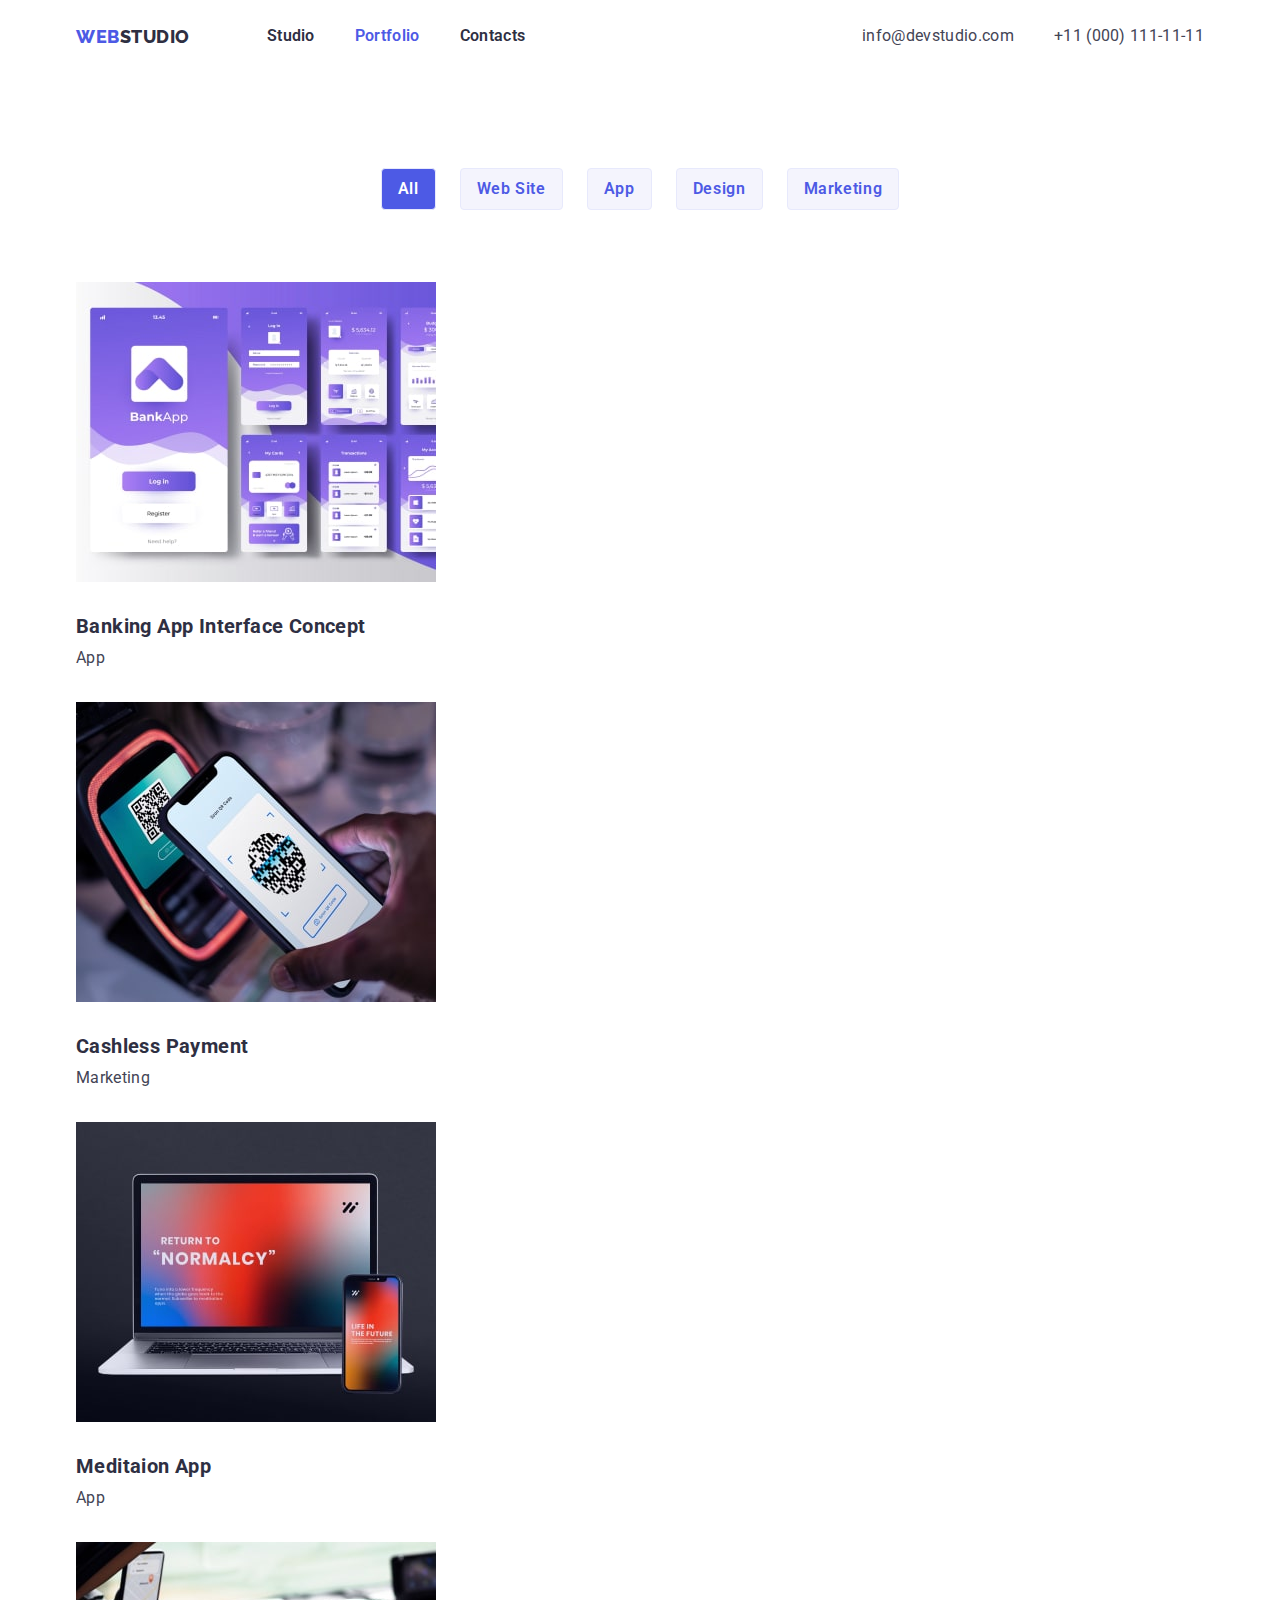
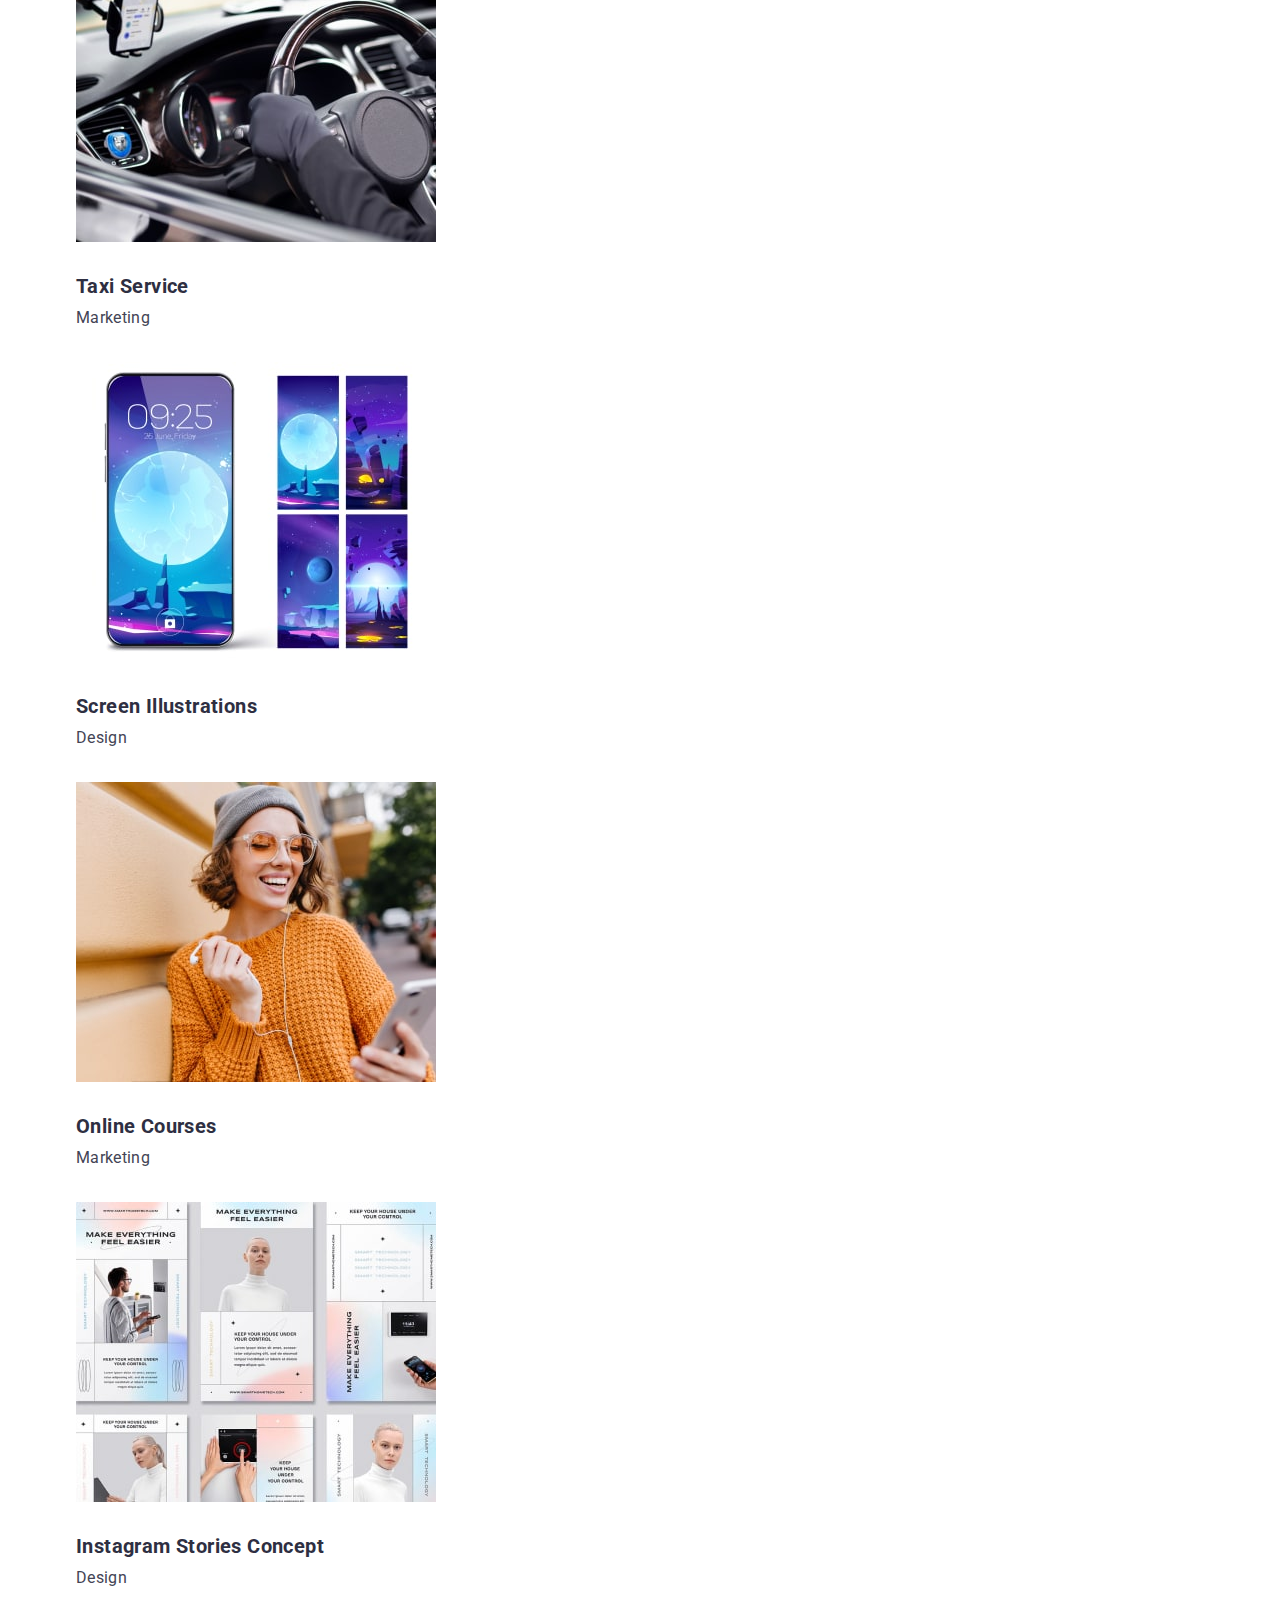
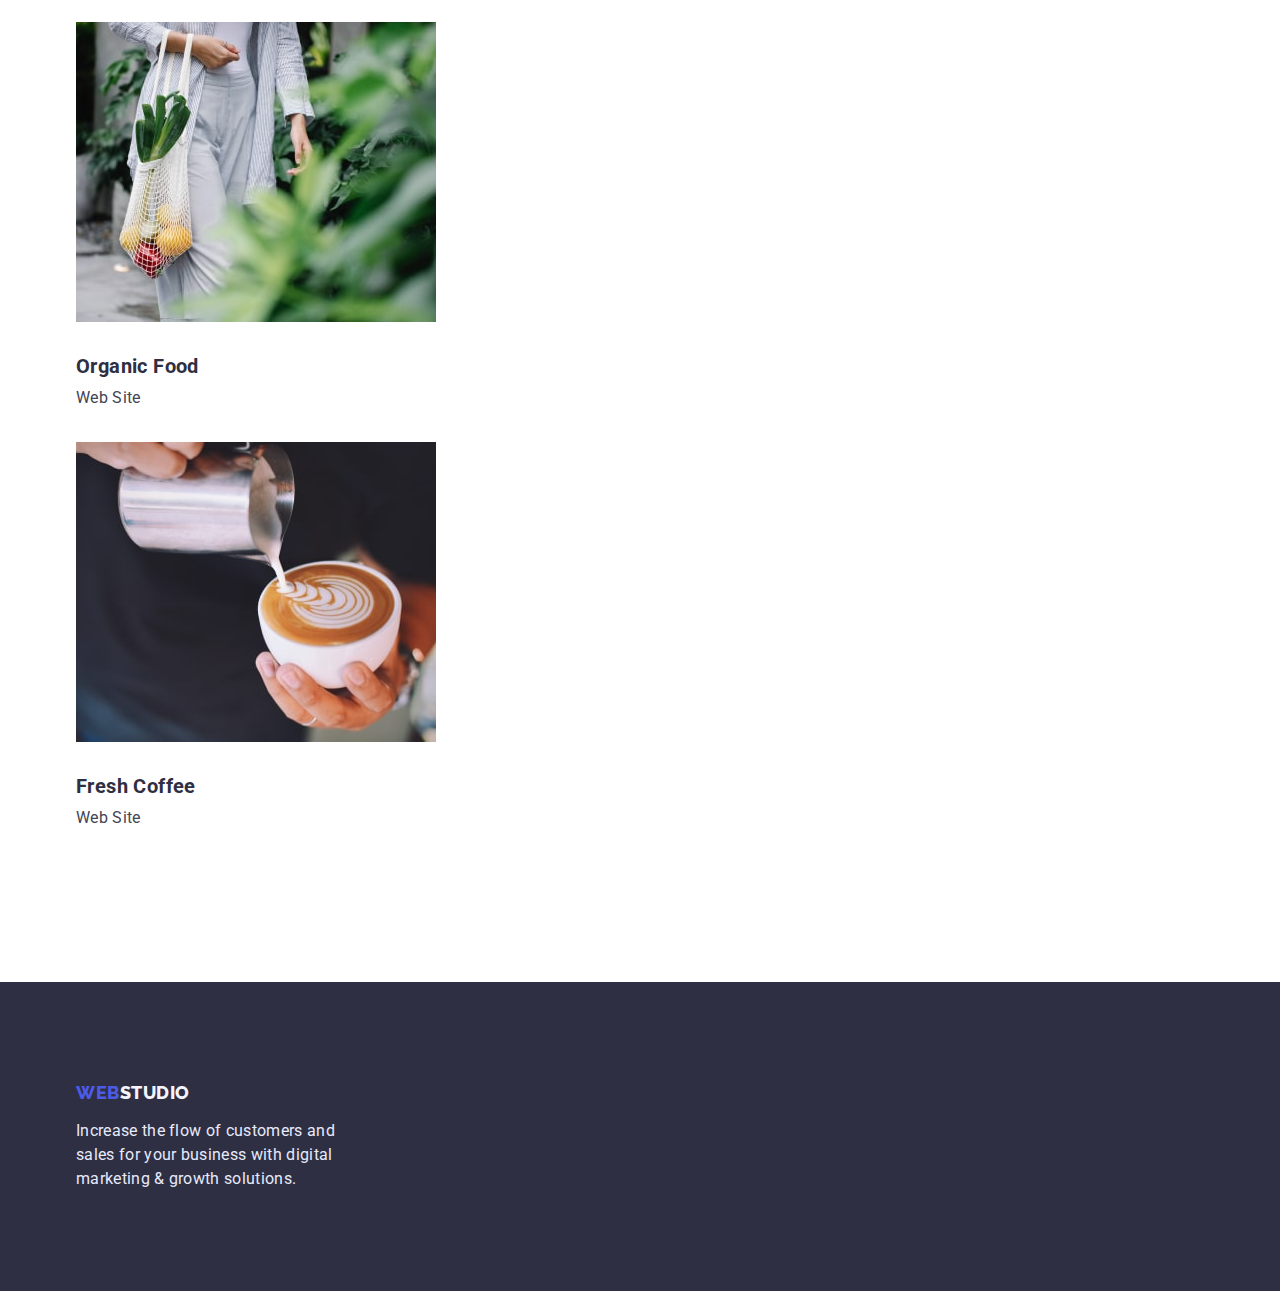
==== commit 0786f568: "Add styles for buttons, change footer width" ====
--- a/portfolio.html
+++ b/portfolio.html
@@ -40,12 +40,12 @@
     <main>
       <section class="portfolio">
         <div class="container filter">
-          <ul class="list">
-            <li><button type="button" class="portfolio-btn main">All</button></li>
-            <li><button type="button" class="portfolio-btn">Web Site</button></li>
-            <li><button type="button" class="portfolio-btn">App</button></li>
-            <li><button type="button" class="portfolio-btn">Design</button></li>
-            <li>
+          <ul class="filter-list list">
+            <li class="filter-item"><button type="button" class="portfolio-btn main">All</button></li>
+            <li class="filter-item"><button type="button" class="portfolio-btn">Web Site</button></li>
+            <li class="filter-item"><button type="button" class="portfolio-btn">App</button></li>
+            <li class="filter-item"><button type="button" class="portfolio-btn">Design</button></li>
+            <li class="filter-item">
               <button type="button" class="portfolio-btn">Marketing</button>
             </li>
           </ul>
@@ -141,8 +141,10 @@
 
     <footer class="footer section">
       <div class="container">
-        <a href="./index.html" class="logo-footer link"><span class="logo-purple">Web</span>studio</a>
-        <p class="footer-text">Increase the flow of customers and sales for your business with digital marketing & growth solutions.</p>
+        <div class="footer-width">
+          <a href="./index.html" class="logo-footer link"><span class="logo-purple">Web</span>studio</a>
+          <p class="footer-text">Increase the flow of customers and sales for your business with digital marketing & growth solutions.</p>
+        </div>
       </div>
     </footer>
   </body>
--- a/css/styles.css
+++ b/css/styles.css
@@ -28,7 +28,7 @@
   padding-left: 15px;
   padding-right: 15px;
   margin: 0 auto;
-  outline: 2px solid tomato;
+  /* outline: 2px solid tomato; */
 }
 
 .section {
@@ -147,7 +147,19 @@
 }
 
 /* Why us section */
-
+.skills-item:not(:nth-last-child(-n + 4)) {
+  margin-bottom: 24px;
+}
+.skills-item:not(:nth-child(4n)) {
+  margin-right: 24px;
+}
+.skills-item {
+  width: calc(100% - 72 / 4);
+}
+.skills-list {
+  display: flex;
+  flex-wrap: wrap;
+}
 .skills.section {
   padding-bottom: 0;
 }
@@ -183,7 +195,16 @@
 }
 
 /* About section */
-
+.about-item:not(:nth-last-child(-n + 3)) {
+  margin-bottom: 24px;
+}
+.about-item:not(:nth-child(3n)) {
+  margin-right: 24px;
+}
+.about-list {
+  display: flex;
+  flex-wrap: wrap;
+}
 .about-title {
   margin-top: 0;
   margin-bottom: 72px;
@@ -197,6 +218,19 @@
 
 /* Team section */
 
+.img-description.center {
+  text-align: center;
+}
+.team-person:not(:nth-last-child(-n + 4)) {
+  margin-bottom: 24px;
+}
+.team-person:not(:nth-child(4n)) {
+  margin-right: 24px;
+}
+.team-list {
+  display: flex;
+  flex-wrap: wrap;
+}
 .img-description {
   padding: 32px 16px;
 }
@@ -220,6 +254,7 @@
   text-transform: capitalize;
 }
 .team-person {
+  width: calc(100% - 72 / 4);
   background-color: var(--white-color);
 }
 .team-person-title {
@@ -241,7 +276,9 @@
 }
 
 /* footer */
-
+.footer-width {
+  width: 264px;
+}
 .footer.section {
   padding-top: 100px;
   padding-bottom: 100px;
@@ -273,6 +310,14 @@
 
 /* portfolio */
 
+.filter-item:not(:last-child) {
+  margin-right: 24px;
+}
+.filter-list {
+  display: flex;
+  justify-content: center;
+  align-items: center;
+}
 .container.filter {
   padding-top: 96px;
   padding-bottom: 72px;
@@ -288,6 +333,8 @@
   letter-spacing: 0.04em;
 }
 .portfolio-btn {
+  padding: 8px 16px;
+
   color: var(--accent-color);
   background-color: var(--secondary-title-color);
   font-family: inherit;
@@ -298,6 +345,8 @@
   align-items: center;
   text-align: center;
   letter-spacing: 0.04em;
+  border: 1px solid var(--secondary-text-color);
+  border-radius: 4px;
   cursor: pointer;
 }
 .portfolio-btn:hover,
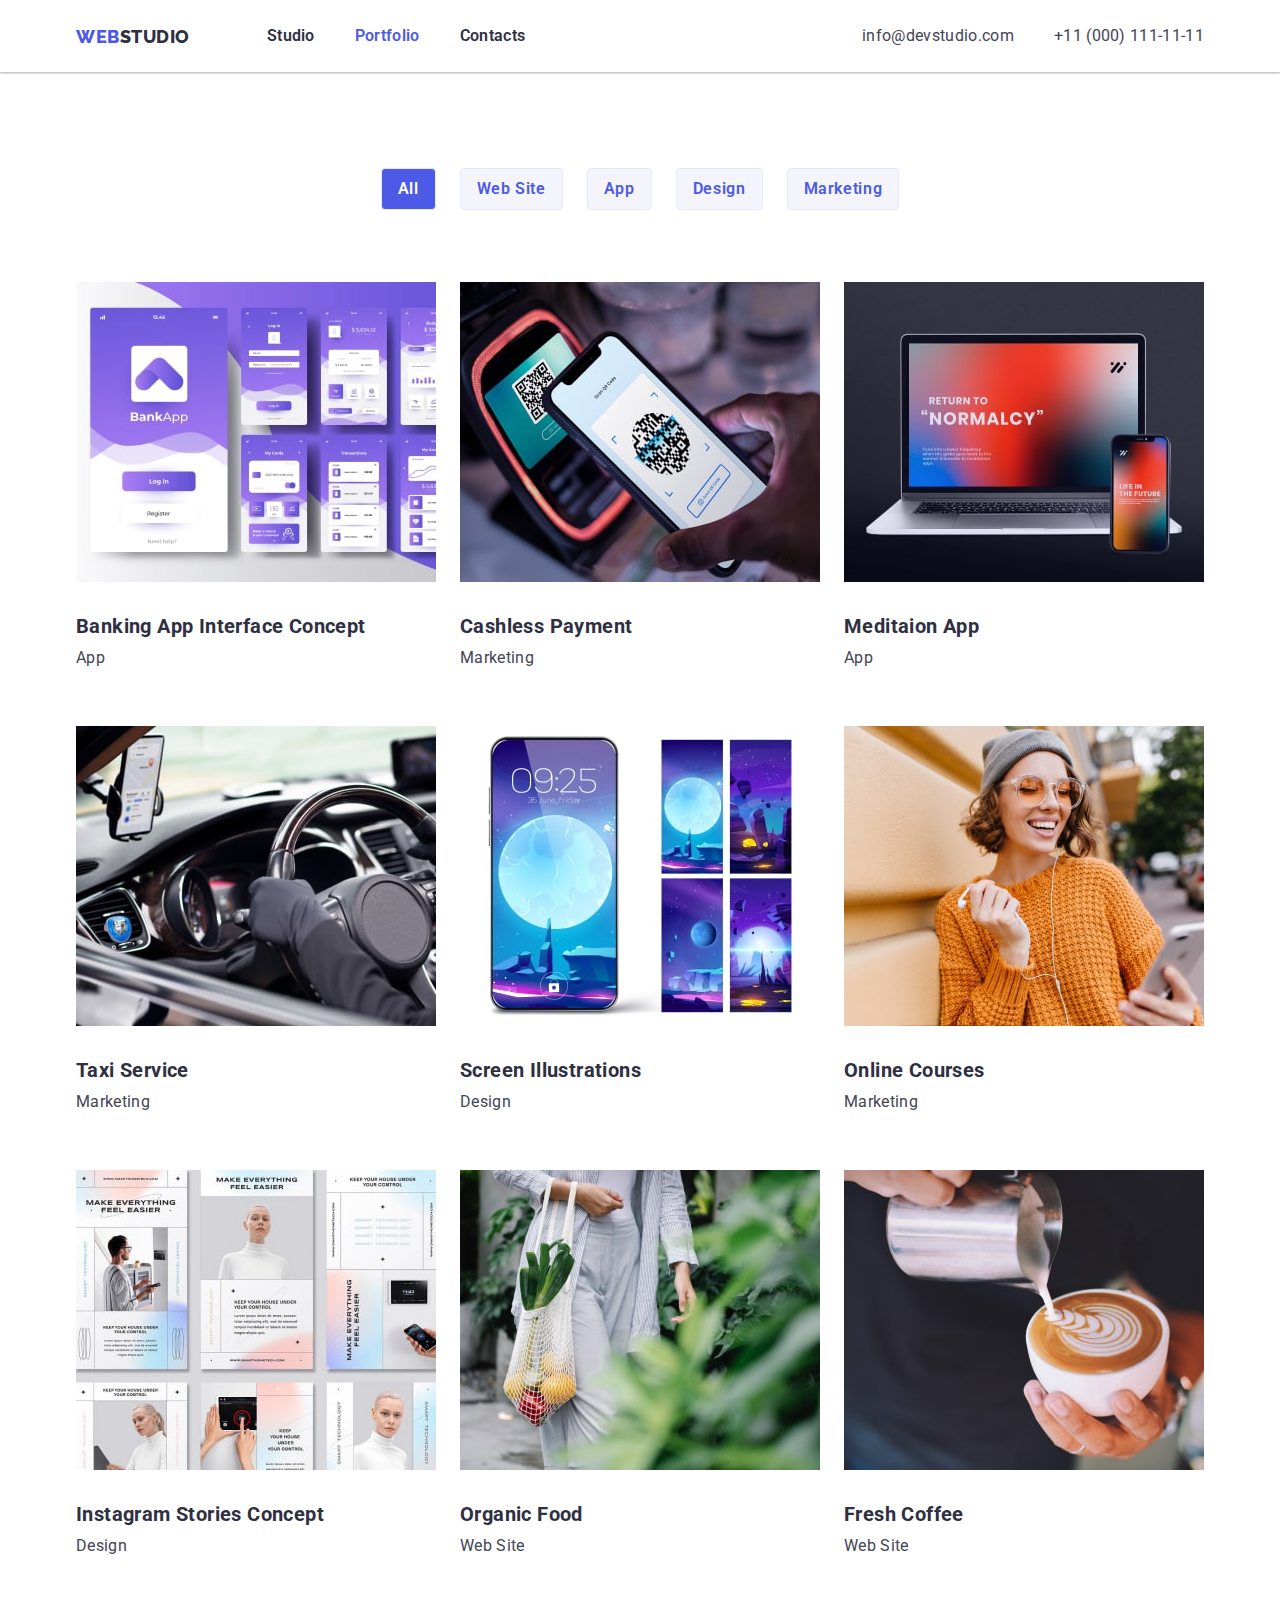
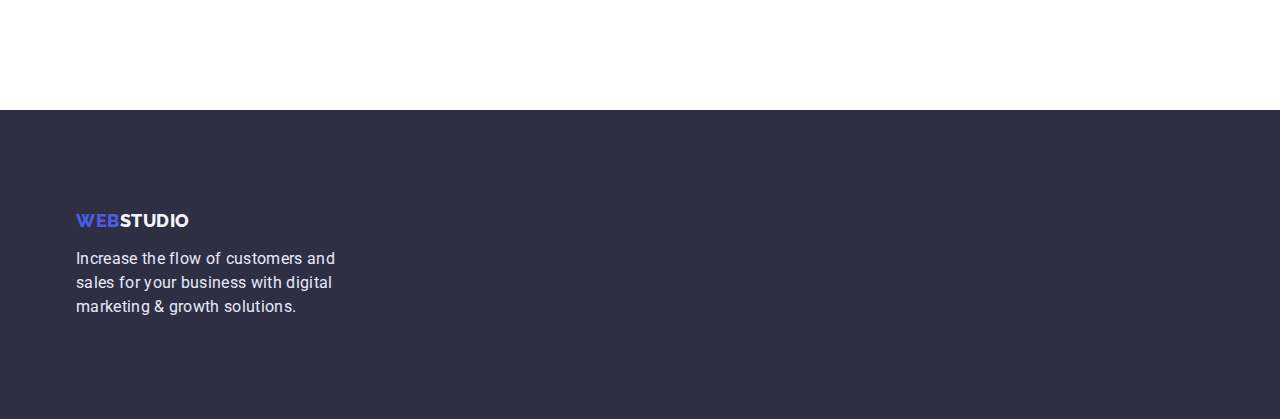
==== commit 3f1243a9: "Add shadow to header, create a grid of photo" ====
--- a/portfolio.html
+++ b/portfolio.html
@@ -12,7 +12,7 @@
     <link rel="stylesheet" href="./css/styles.css" />
   </head>
   <body>
-    <header>
+    <header class="header">
       <div class="container main-nav">
         <nav class="main-site-nav">
           <a href="./index.html" class="logo link"><span class="logo-purple">Web</span>studio</a>
@@ -52,8 +52,8 @@
         </div>
 
         <div class="container grid">
-          <ul class="list">
-            <li>
+          <ul class="grid-list list">
+            <li class="grid-item">
               <a href="#" class="link">
                 <img src="./images/app.jpg" alt="app" width="360" class="img-block" />
                 <div class="img-description grid">
@@ -62,7 +62,7 @@
                 </div>
               </a>
             </li>
-            <li>
+            <li class="grid-item">
               <a href="#" class="link">
                 <img src="./images/qrcode.jpg" alt="qrcode" width="360" class="img-block" />
                 <div class="img-description grid">
@@ -71,7 +71,7 @@
                 </div>
               </a>
             </li>
-            <li>
+            <li class="grid-item">
               <a href="#" class="link">
                 <img src="./images/phone-and-laptop.jpg" alt="Meditaion App" width="360" class="img-block" />
                 <div class="img-description grid">
@@ -80,7 +80,7 @@
                 </div>
               </a>
             </li>
-            <li>
+            <li class="grid-item">
               <a href="#" class="link">
                 <img src="./images/car.jpg" alt="Taxi Service" width="360" class="img-block" />
                 <div class="img-description grid">
@@ -89,7 +89,7 @@
                 </div>
               </a>
             </li>
-            <li>
+            <li class="grid-item">
               <a href="#" class="link">
                 <img src="./images/wallpapers.jpg" alt="Screen Illustrations" width="360" class="img-block" />
                 <div class="img-description grid">
@@ -98,7 +98,7 @@
                 </div>
               </a>
             </li>
-            <li>
+            <li class="grid-item">
               <a href="#" class="link">
                 <img src="./images/woman.jpg" alt="Online Courses" width="360" class="img-block" />
                 <div class="img-description grid">
@@ -107,7 +107,7 @@
                 </div>
               </a>
             </li>
-            <li>
+            <li class="grid-item">
               <a href="#" class="link">
                 <img src="./images/advertisment.jpg" alt="Instagram Stories Concept" width="360" class="img-block" />
                 <div class="img-description grid">
@@ -116,7 +116,7 @@
                 </div>
               </a>
             </li>
-            <li>
+            <li class="grid-item">
               <a href="#" class="link">
                 <img src="./images/food.jpg" alt="Organic Food" width="360" class="img-block" />
                 <div class="img-description grid">
@@ -125,7 +125,7 @@
                 </div>
               </a>
             </li>
-            <li>
+            <li class="grid-item">
               <a href="#" class="link">
                 <img src="./images/coffee.jpg" alt="Fresh Coffee" width="360" class="img-block" />
                 <div class="img-description grid">
--- a/css/styles.css
+++ b/css/styles.css
@@ -38,7 +38,12 @@
 .img-block {
   display: block;
 }
+
 /* header */
+
+.header {
+  box-shadow: 0px 2px 1px rgba(46, 47, 66, 0.08), 0px 1px 1px rgba(46, 47, 66, 0.16), 0px 1px 6px rgba(46, 47, 66, 0.08);
+}
 .main-site-nav {
   display: flex;
   align-items: center;
@@ -113,7 +118,7 @@
 
 .hero-section.section {
   padding-top: 192px;
-  padding-bottom: 291px;
+  padding-bottom: 192px;
 }
 .hero-section {
   text-align: center;
@@ -127,8 +132,6 @@
   font-size: 56px;
   line-height: calc(60 / 56);
   letter-spacing: 0.02em;
-
-  /* padding: 192px 474px 291px; */
 }
 .hero-btn {
   min-width: 170px;
@@ -310,6 +313,15 @@
 
 /* portfolio */
 
+.grid-item {
+  width: calc(100% - 48 / 3);
+  margin: 12px;
+}
+.grid-list {
+  display: flex;
+  flex-wrap: wrap;
+  margin: -12px;
+}
 .filter-item:not(:last-child) {
   margin-right: 24px;
 }
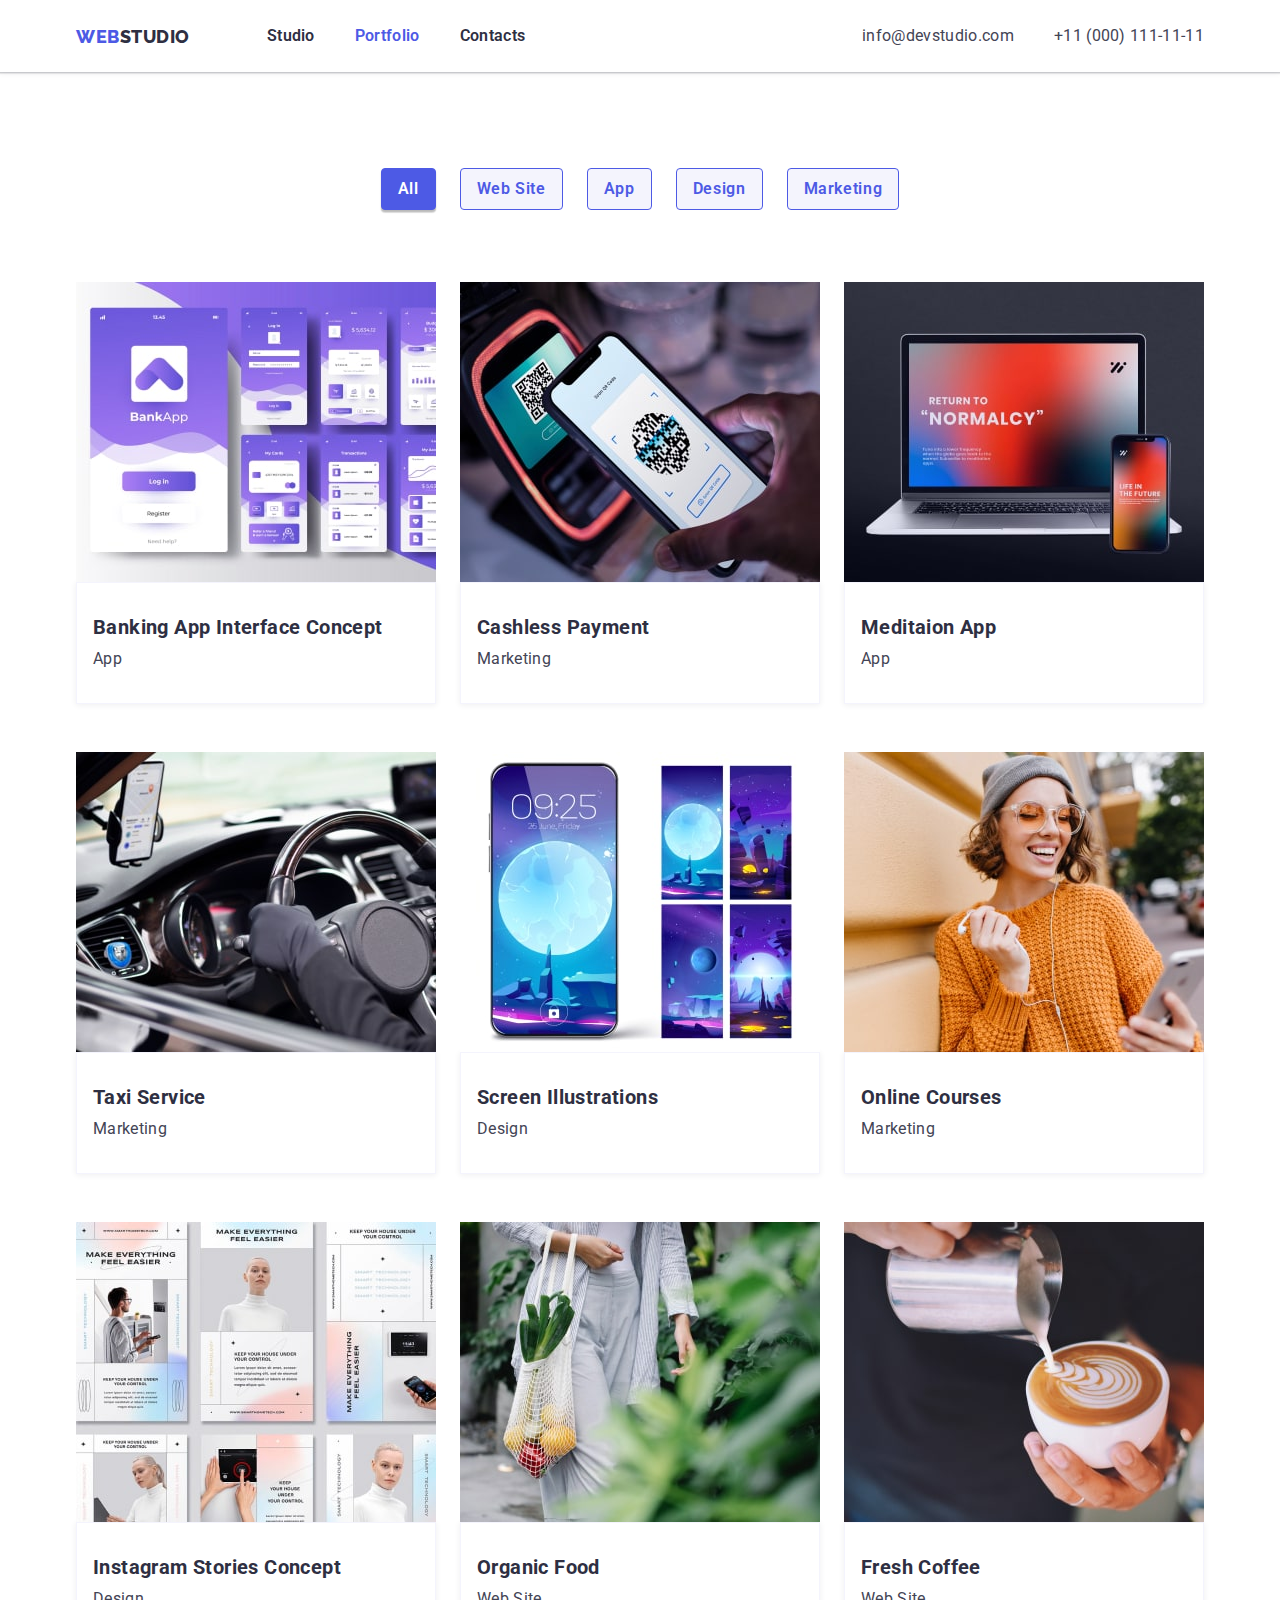
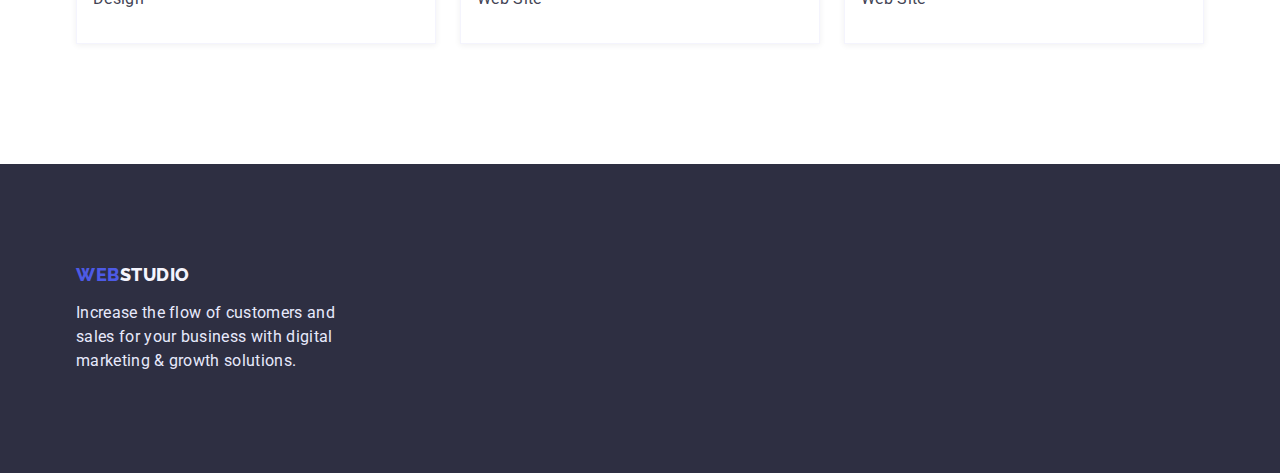
==== commit d72845a5: "Set paddings to sections, change border colour" ====
--- a/portfolio.html
+++ b/portfolio.html
@@ -51,7 +51,7 @@
           </ul>
         </div>
 
-        <div class="container grid">
+        <div class="container">
           <ul class="grid-list list">
             <li class="grid-item">
               <a href="#" class="link">
--- a/css/styles.css
+++ b/css/styles.css
@@ -157,7 +157,7 @@
   margin-right: 24px;
 }
 .skills-item {
-  width: calc(100% - 72 / 4);
+  width: calc((100% - 72px) / 4);
 }
 .skills-list {
   display: flex;
@@ -198,6 +198,14 @@
 }
 
 /* About section */
+
+.about-item {
+  width: calc((100% - 48px) / 3);
+}
+.about-item-img {
+  display: block;
+  max-width: 100%;
+}
 .about-item:not(:nth-last-child(-n + 3)) {
   margin-bottom: 24px;
 }
@@ -221,6 +229,10 @@
 
 /* Team section */
 
+.img-description.style {
+  box-shadow: 0px 1px 6px rgba(46, 47, 66, 0.08), 0px 1px 1px rgba(46, 47, 66, 0.16), 0px 2px 1px rgba(46, 47, 66, 0.08);
+  border-radius: 0px 0px 4px 4px;
+}
 .img-description.center {
   text-align: center;
 }
@@ -239,7 +251,9 @@
 }
 .img-description.grid {
   padding-right: 0;
-  padding-left: 0;
+  padding-left: 16px;
+  border: 0.5px solid #f4f4fd;
+  box-shadow: 0px 1px 6px rgba(46, 47, 66, 0.08);
 }
 .team {
   background-color: var(--secondary-title-color);
@@ -257,7 +271,7 @@
   text-transform: capitalize;
 }
 .team-person {
-  width: calc(100% - 72 / 4);
+  width: calc((100% - 72px) / 4);
   background-color: var(--white-color);
 }
 .team-person-title {
@@ -313,14 +327,23 @@
 
 /* portfolio */
 
+.container.filter {
+  margin-bottom: 72px;
+}
+.portfolio {
+  padding-top: 96px;
+  padding-bottom: 120px;
+}
 .grid-item {
-  width: calc(100% - 48 / 3);
-  margin: 12px;
+  width: calc((100% - 72px) / 3);
+  margin-right: 24px;
+  margin-bottom: 48px;
 }
 .grid-list {
   display: flex;
   flex-wrap: wrap;
-  margin: -12px;
+  margin-right: -24px;
+  margin-bottom: -48px;
 }
 .filter-item:not(:last-child) {
   margin-right: 24px;
@@ -330,21 +353,18 @@
   justify-content: center;
   align-items: center;
 }
-.container.filter {
-  padding-top: 96px;
-  padding-bottom: 72px;
-}
-.container.grid {
-  padding-bottom: 120px;
-}
+
 .portfolio-btn.main {
   color: var(--white-color);
   background-color: var(--accent-color);
   font-family: inherit;
   line-height: calc(24 / 16);
   letter-spacing: 0.04em;
+  box-shadow: 0px 3px 1px rgba(0, 0, 0, 0.1), 0px 2px 1px rgba(0, 0, 0, 0.08), 0px 2px 2px rgba(0, 0, 0, 0.12);
+  border-radius: 4px;
 }
 .portfolio-btn {
+  display: inline-block;
   padding: 8px 16px;
 
   color: var(--accent-color);
@@ -357,7 +377,7 @@
   align-items: center;
   text-align: center;
   letter-spacing: 0.04em;
-  border: 1px solid var(--secondary-text-color);
+  border: 1px solid var(--accent-color);
   border-radius: 4px;
   cursor: pointer;
 }
@@ -373,6 +393,8 @@
   align-items: center;
   text-align: center;
   letter-spacing: 0.04em;
+  box-shadow: 0px 3px 1px rgba(0, 0, 0, 0.1), 0px 2px 1px rgba(0, 0, 0, 0.08), 0px 2px 2px rgba(0, 0, 0, 0.12);
+  border-radius: 4px;
 }
 .portfolio .portfolio-title {
   margin-top: 0;
